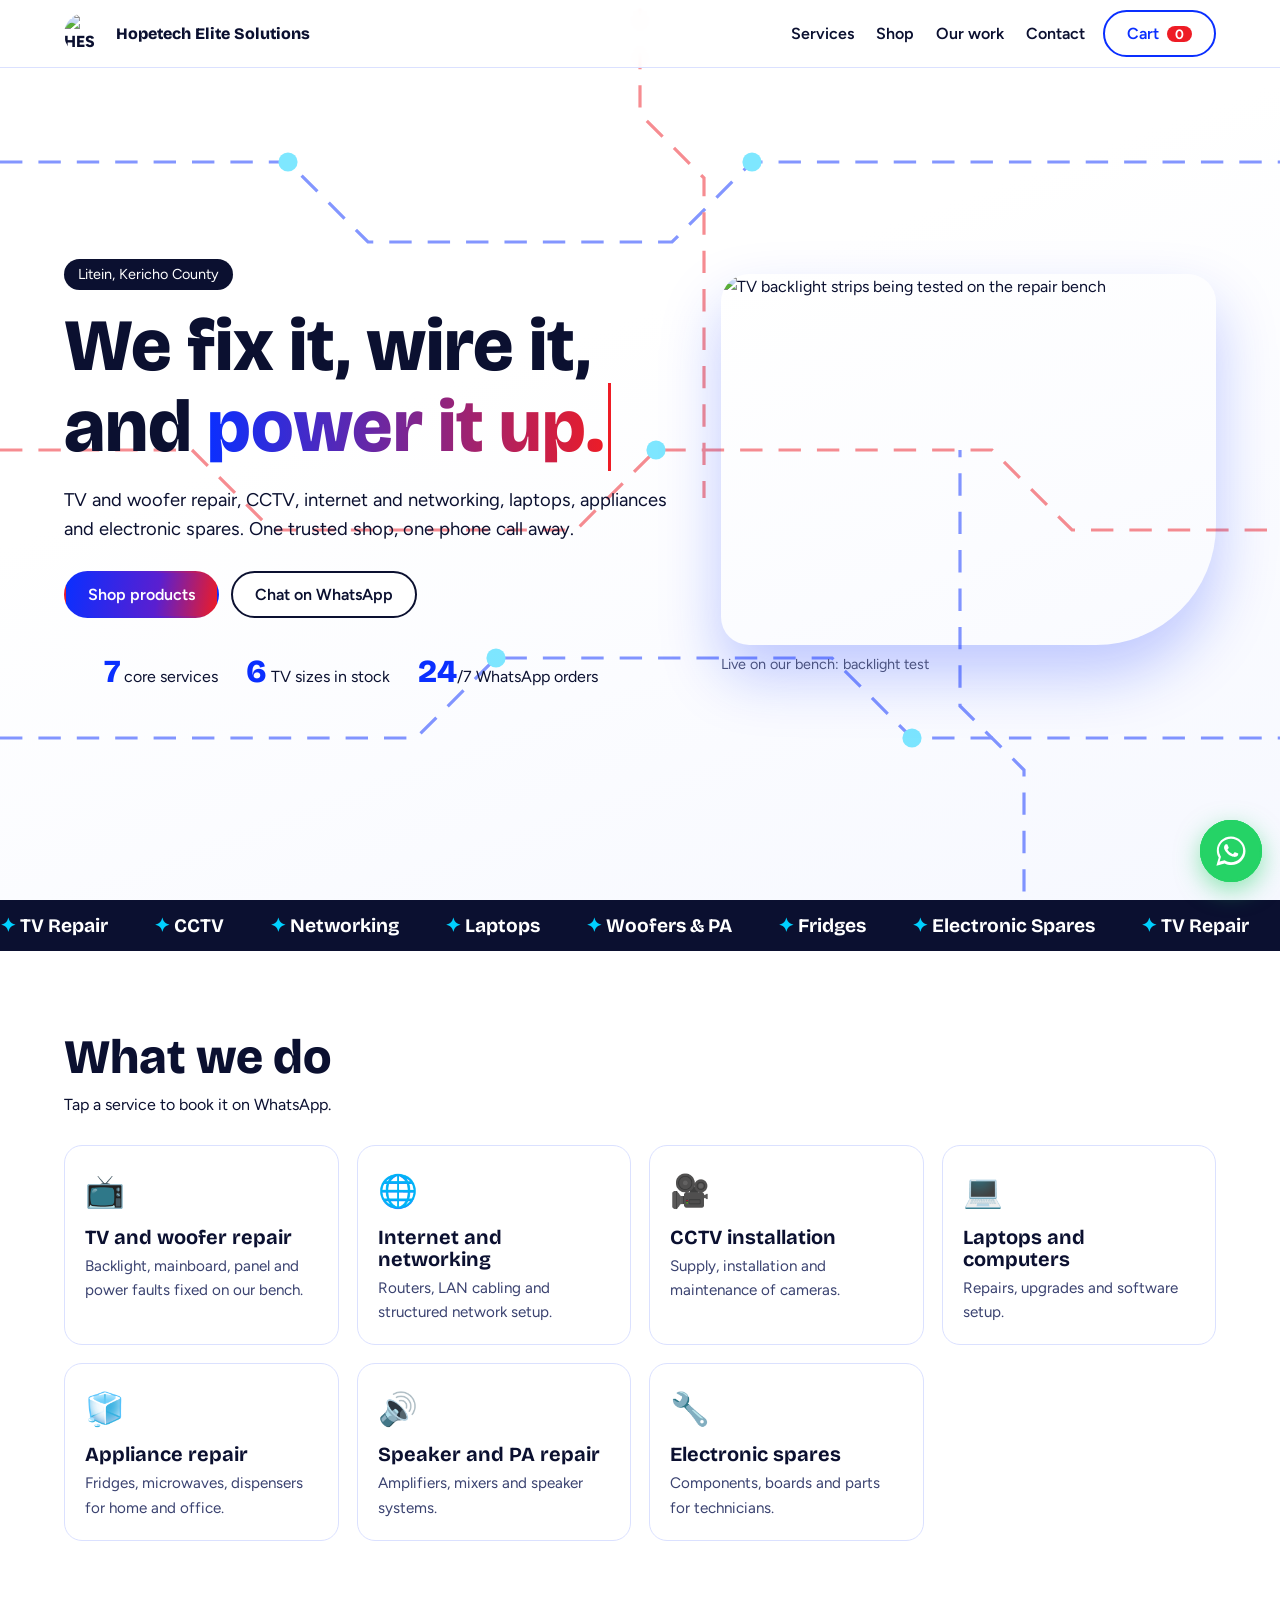
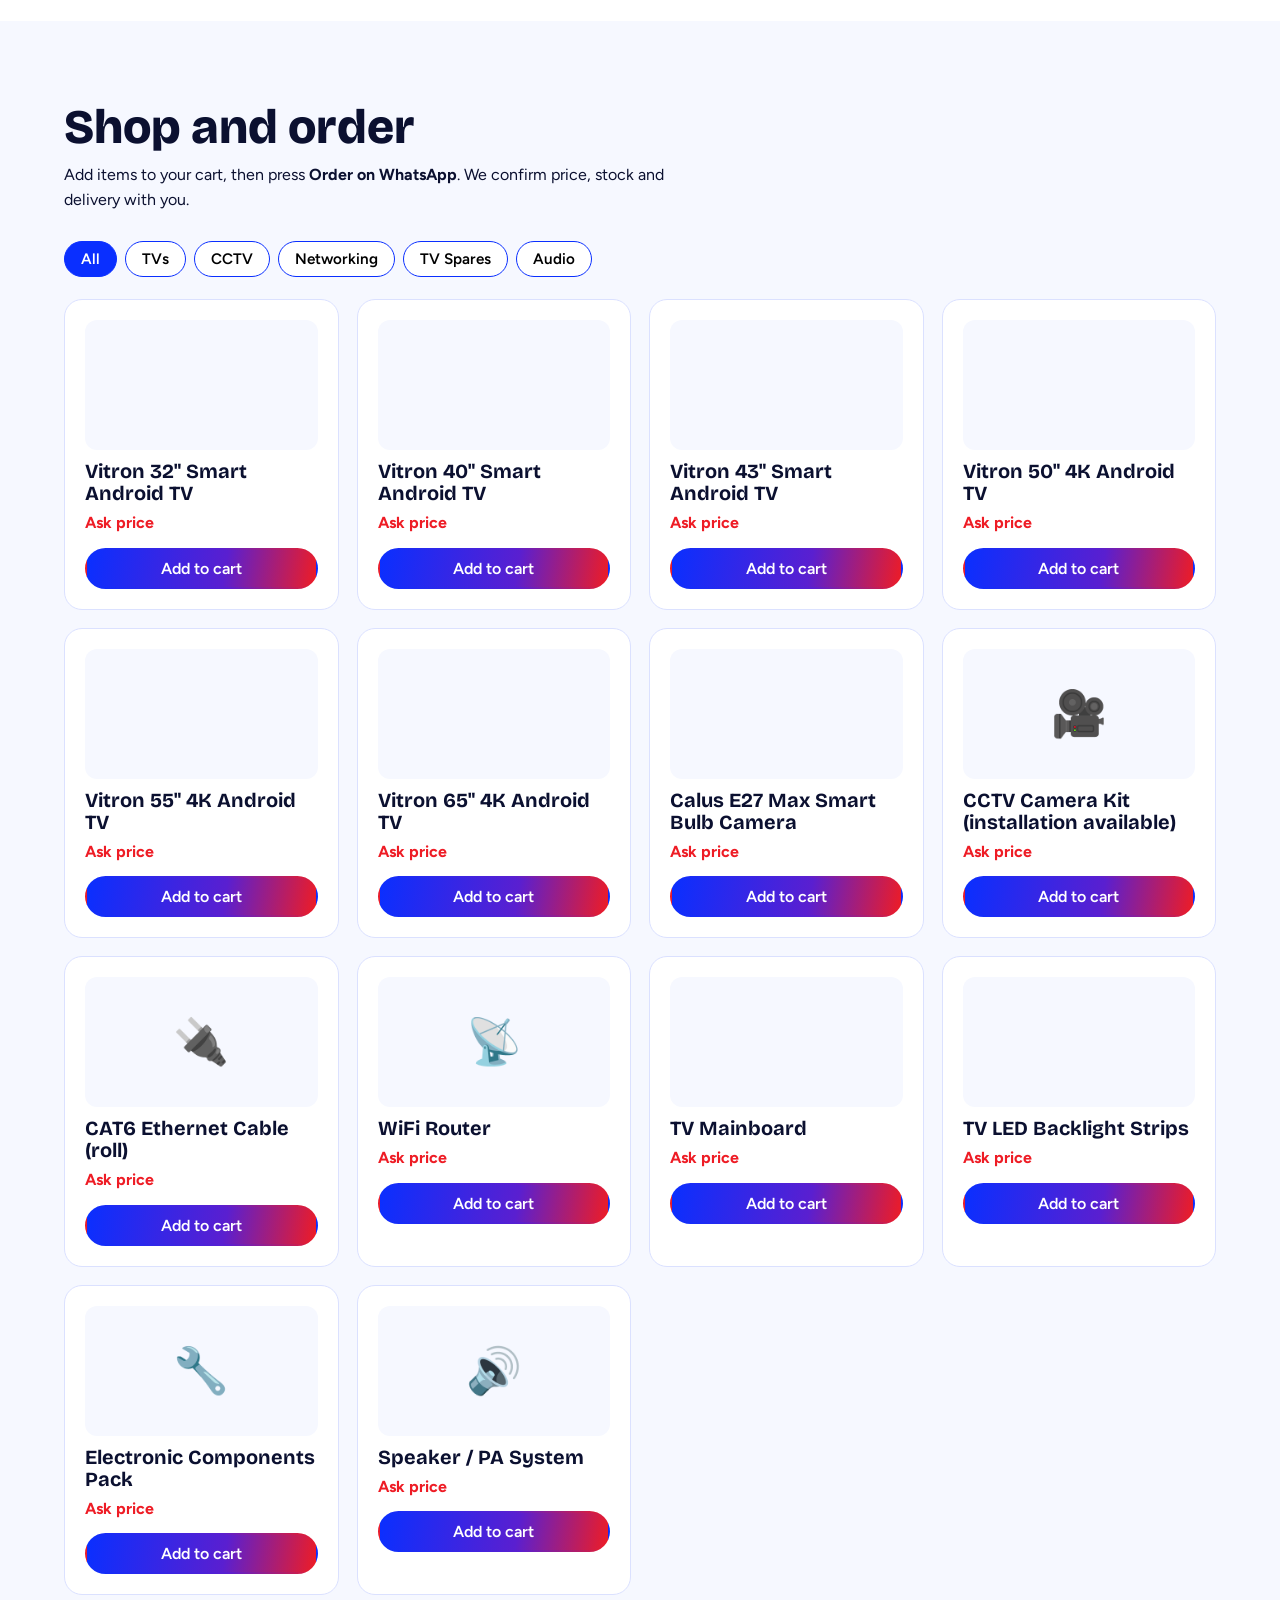
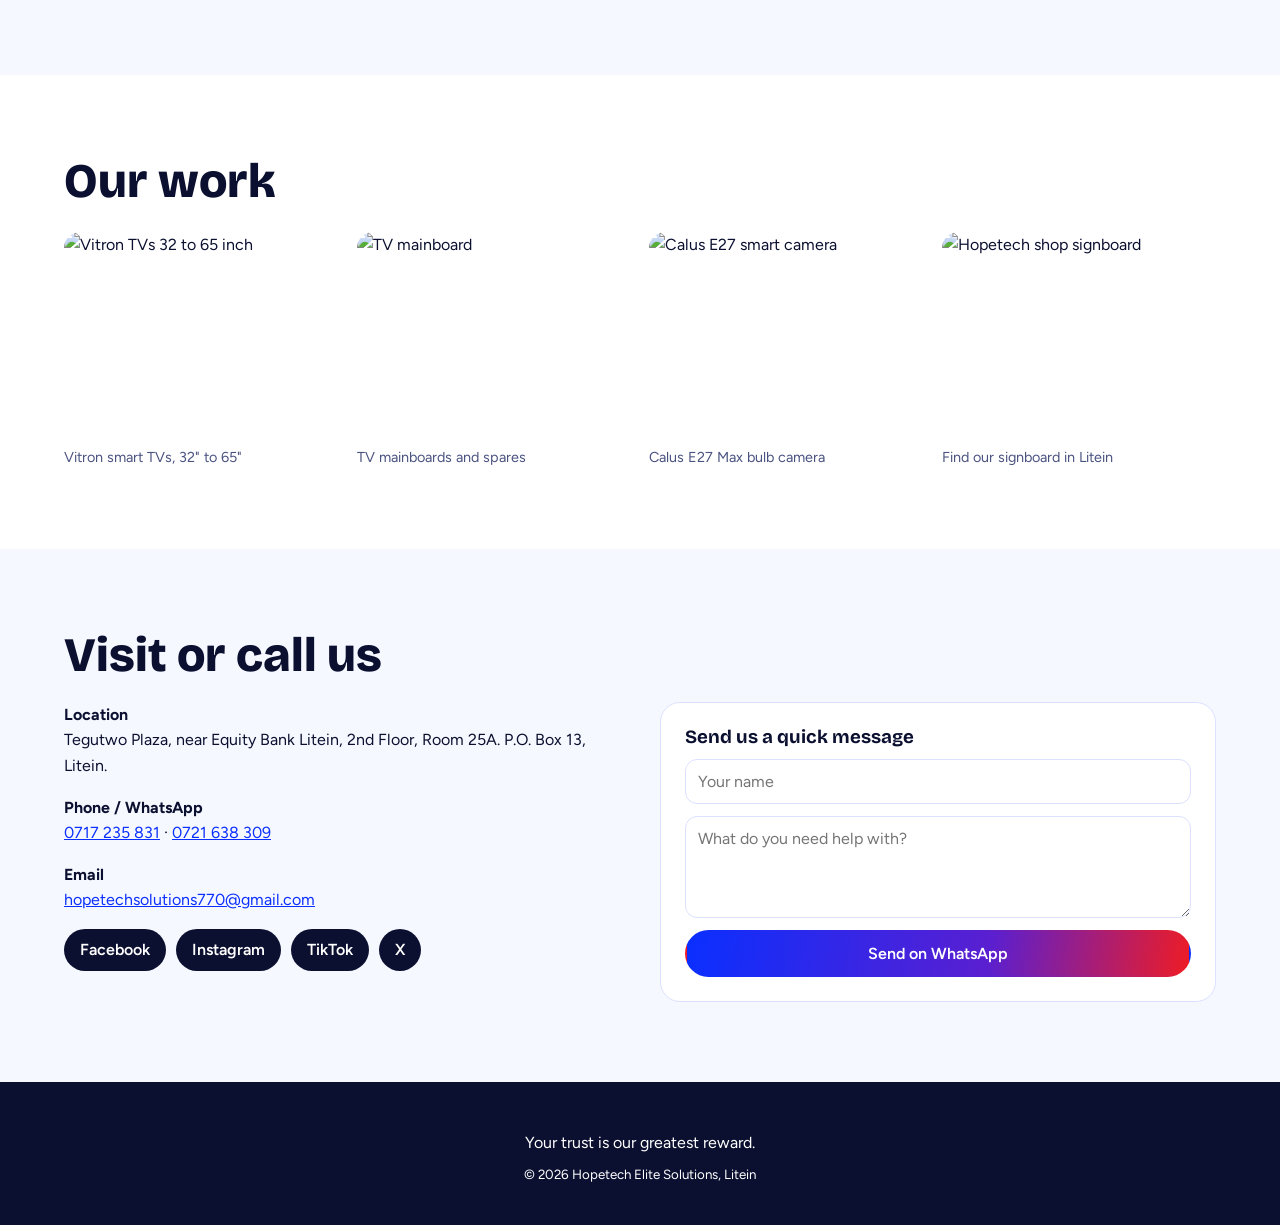
==== index.html @ a944b64c "Add files via upload" ====
<!DOCTYPE html>
<html lang="en">
<head>
<meta charset="UTF-8">
<meta name="viewport" content="width=device-width, initial-scale=1">
<title>Hopetech Elite Solutions | TV Repair, CCTV, Networking & Electronics in Litein</title>
<meta name="description" content="Hopetech Elite Solutions, Litein, Kenya. TV repair, CCTV installation, internet and networking, electronics, laptops, appliance and speaker repair. Order on WhatsApp.">
<link rel="icon" href="img/favicon.png">
<link rel="preconnect" href="https://fonts.googleapis.com"><link rel="preconnect" href="https://fonts.gstatic.com" crossorigin>
<link href="https://fonts.googleapis.com/css2?family=Bricolage+Grotesque:wght@500;700;800&family=Figtree:wght@400;500;600&display=swap" rel="stylesheet">
<link rel="stylesheet" href="style.css">
</head>
<body>
<div id="loader" aria-hidden="true"><div class="ring"><img src="img/logo.jpg" alt=""></div><p>Loading Hopetech…</p></div>

<header class="nav" id="top">
  <a href="#home" class="brand"><img src="img/logo.jpg" alt="HES logo"><span>Hopetech Elite Solutions</span></a>
  <nav id="menu">
    <a href="#services">Services</a><a href="#shop">Shop</a><a href="#work">Our work</a><a href="#contact">Contact</a>
  </nav>
  <button class="btn cartbtn" id="openCart" data-load>Cart <b id="cartCount">0</b></button>
  <button class="burger" id="burger" aria-label="Menu"><i></i><i></i></button>
</header>

<main>
<section class="hero" id="home">
  <svg class="traces" viewBox="0 0 800 600" preserveAspectRatio="xMidYMid slice" aria-hidden="true">
    <path d="M0 120 H180 L230 170 H420 L470 120 H800"/><path d="M0 300 H120 L170 350 H360 L410 300 H620 L670 350 H800"/>
    <path d="M0 480 H260 L310 430 H520 L570 480 H800"/><path d="M400 0 V90 L440 130 V330"/><path d="M640 600 V500 L600 460 V300"/>
    <circle cx="180" cy="120" r="6"/><circle cx="470" cy="120" r="6"/><circle cx="410" cy="300" r="6"/><circle cx="310" cy="430" r="6"/><circle cx="570" cy="480" r="6"/>
  </svg>
  <div class="hero-in">
    <p class="tag">Litein, Kericho County</p>
    <h1>We fix it, wire it, and <span id="typed">power it up.</span></h1>
    <p class="lead">TV and woofer repair, CCTV, internet and networking, laptops, appliances and electronic spares. One trusted shop, one phone call away.</p>
    <div class="cta">
      <a class="btn primary" href="#shop" data-load>Shop products</a>
      <a class="btn ghost" href="https://wa.me/254717235831?text=Hello%20Hopetech%2C%20I%20need%20help%20with%20" target="_blank" rel="noopener" data-load>Chat on WhatsApp</a>
    </div>
    <ul class="stats"><li><b data-n="7">0</b> core services</li><li><b data-n="6">0</b> TV sizes in stock</li><li><b data-n="24">0</b>/7 WhatsApp orders</li></ul>
  </div>
  <figure class="hero-fig tilt"><img src="img/repair.jpg" alt="TV backlight strips being tested on the repair bench"><figcaption>Live on our bench: backlight test</figcaption></figure>
</section>

<div class="marquee"><div><span>TV Repair</span><span>CCTV</span><span>Networking</span><span>Laptops</span><span>Woofers & PA</span><span>Fridges</span><span>Electronic Spares</span><span>TV Repair</span><span>CCTV</span><span>Networking</span><span>Laptops</span><span>Woofers & PA</span><span>Fridges</span><span>Electronic Spares</span></div></div>

<section class="sec" id="services">
  <h2>What we do</h2>
  <p class="sub">Tap a service to book it on WhatsApp.</p>
  <div class="grid svc" id="svcGrid"></div>
</section>

<section class="sec alt" id="shop">
  <h2>Shop and order</h2>
  <p class="sub">Add items to your cart, then press <b>Order on WhatsApp</b>. We confirm price, stock and delivery with you.</p>
  <div class="filters" id="filters"></div>
  <div class="grid prod" id="prodGrid"></div>
</section>

<section class="sec" id="work">
  <h2>Our work</h2>
  <div class="gallery">
    <figure class="tilt"><img src="img/tvs.jpg" alt="Vitron TVs 32 to 65 inch" loading="lazy"><figcaption>Vitron smart TVs, 32" to 65"</figcaption></figure>
    <figure class="tilt"><img src="img/board.jpg" alt="TV mainboard" loading="lazy"><figcaption>TV mainboards and spares</figcaption></figure>
    <figure class="tilt"><img src="img/camera.jpg" alt="Calus E27 smart camera" loading="lazy"><figcaption>Calus E27 Max bulb camera</figcaption></figure>
    <figure class="tilt"><img src="img/shop.jpg" alt="Hopetech shop signboard" loading="lazy"><figcaption>Find our signboard in Litein</figcaption></figure>
  </div>
</section>

<section class="sec alt" id="contact">
  <h2>Visit or call us</h2>
  <div class="contact">
    <div>
      <p><b>Location</b><br>Tegutwo Plaza, near Equity Bank Litein, 2nd Floor, Room 25A. P.O. Box 13, Litein.</p>
      <p><b>Phone / WhatsApp</b><br><a href="tel:+254717235831">0717 235 831</a> · <a href="tel:+254721638309">0721 638 309</a></p>
      <p><b>Email</b><br><a href="mailto:hopetechsolutions770@gmail.com">hopetechsolutions770@gmail.com</a></p>
      <div class="social" id="social"></div>
    </div>
    <div class="quick">
      <h3>Send us a quick message</h3>
      <input id="qName" placeholder="Your name"><textarea id="qMsg" rows="4" placeholder="What do you need help with?"></textarea>
      <button class="btn primary" id="qSend" data-load>Send on WhatsApp</button>
    </div>
  </div>
</section>
</main>

<footer><img src="img/logo.jpg" alt=""><p>Your trust is our greatest reward.</p><small>© <span id="yr"></span> Hopetech Elite Solutions, Litein</small></footer>

<aside class="drawer" id="drawer" aria-label="Cart">
  <div class="dh"><h3>Your cart</h3><button id="closeCart" aria-label="Close">✕</button></div>
  <div id="items" class="items"></div>
  <div class="df"><input id="cName" placeholder="Your name (optional)"><div class="tot">Total: <b id="total">Ask for price</b></div>
  <button class="btn wa" id="order" data-load>Order on WhatsApp</button><button class="link" id="clear">Clear cart</button></div>
</aside>
<div class="scrim" id="scrim"></div>
<div id="toast"></div>

<a class="wa-float" href="https://wa.me/254717235831?text=Hello%20Hopetech%2C%20I%20would%20like%20to%20inquire" target="_blank" rel="noopener" aria-label="Chat on WhatsApp">
  <svg viewBox="0 0 32 32"><path fill="#fff" d="M16 3C9 3 3.4 8.6 3.4 15.5c0 2.3.6 4.4 1.7 6.3L3 29l7.4-2c1.8 1 3.800 1.500 5.900 1.500 6.900 0 12.600-5.600 12.600-12.500S23 3 16 3zm0 22.900c-1.900 0-3.700-.5-5.300-1.500l-.4-.2-4.400 1.200 1.200-4.300-.3-.4a10 10 0 0 1-1.600-5.500C5.200 9.700 10 5.100 16 5.100s10.800 4.600 10.800 10.400S22 25.900 16 25.900zm5.900-7.700c-.3-.2-1.900-.9-2.200-1s-.5-.2-.7.200-.8 1-1 1.200-.4.200-.7.100a8.700 8.700 0 0 1-4.300-3.700c-.3-.6.300-.5.900-1.700.1-.2 0-.4 0-.5l-1-2.300c-.3-.6-.5-.5-.7-.5h-.6c-.2 0-.5.100-.8.400s-1 1-1 2.500 1.100 2.900 1.200 3.100c.2.200 2.100 3.300 5.200 4.500 2 .8 2.800.9 3.800.7.600-.1 1.900-.8 2.200-1.500s.3-1.400.2-1.500-.3-.2-.6-.4z"/></svg>
</a>
<script src="app.js"></script>
</body>
</html>
---- style.css ----
:root{--blue:#0a2fff;--cyan:#00d0ff;--red:#ee1c25;--ink:#0b1030;--paper:#f6f8ff;--line:#dbe1ff;--wa:#25d366}
*{box-sizing:border-box;margin:0}html{scroll-behavior:smooth;scroll-padding-top:70px}
body{font-family:Figtree,system-ui,sans-serif;color:var(--ink);background:#fff;line-height:1.6;overflow-x:hidden}
h1,h2,h3,.brand span{font-family:'Bricolage Grotesque',Figtree,sans-serif;line-height:1.1}
img{max-width:100%;display:block}a{color:var(--blue)}
:focus-visible{outline:3px solid var(--cyan);outline-offset:2px}
/* loader */
#loader{position:fixed;inset:0;z-index:999;background:#fff;display:grid;place-content:center;justify-items:center;gap:14px;transition:opacity .5s,visibility .5s}
#loader.hide{opacity:0;visibility:hidden}
.ring{width:130px;height:130px;border-radius:50%;padding:8px;background:conic-gradient(var(--blue),var(--cyan),var(--red),var(--blue));animation:spin 1.1s linear infinite}
.ring img{width:100%;height:100%;border-radius:50%;object-fit:cover;background:#fff;animation:spin 1.1s linear infinite reverse}
#loader p{font-weight:600;color:var(--blue);letter-spacing:.04em}
@keyframes spin{to{transform:rotate(360deg)}}
/* nav */
.nav{position:fixed;top:0;left:0;right:0;z-index:50;display:flex;align-items:center;gap:18px;padding:10px 5vw;background:rgba(255,255,255,.88);backdrop-filter:blur(10px);border-bottom:1px solid var(--line)}
.brand{display:flex;align-items:center;gap:10px;text-decoration:none;color:var(--ink);font-weight:800;margin-right:auto}
.brand img{width:42px;height:42px;border-radius:50%;object-fit:cover}
nav{display:flex;gap:22px}nav a{text-decoration:none;color:var(--ink);font-weight:600}nav a:hover{color:var(--red)}
.burger{display:none;background:none;border:0;width:36px;height:36px;cursor:pointer}.burger i{display:block;height:3px;background:var(--ink);margin:6px 4px;border-radius:2px}
/* buttons + button loader */
.btn{position:relative;display:inline-flex;align-items:center;justify-content:center;gap:8px;padding:12px 22px;border-radius:999px;border:2px solid var(--blue);background:#fff;color:var(--blue);font:600 1rem Figtree,sans-serif;text-decoration:none;cursor:pointer;transition:transform .2s,box-shadow .2s,background .2s}
.btn:hover{transform:translateY(-2px);box-shadow:0 8px 22px rgba(10,47,255,.25)}
.btn.primary{background:linear-gradient(100deg,var(--blue),#5a1fd0 60%,var(--red));border-color:transparent;color:#fff}
.btn.ghost{border-color:var(--ink);color:var(--ink)}.btn.wa{background:var(--wa);border-color:var(--wa);color:#073b1a;width:100%}
.btn b{background:var(--red);color:#fff;border-radius:99px;padding:0 8px;font-size:.85rem}
.btn.is-loading{pointer-events:none;color:transparent!important}.btn.is-loading b{color:transparent}
.btn.is-loading::after{content:"";position:absolute;width:30px;height:30px;border-radius:50%;background:url(img/logo.jpg) center/cover,#fff;box-shadow:0 0 0 3px var(--cyan),0 0 0 5px var(--red);animation:spin .8s linear infinite}
/* hero */
.hero{position:relative;min-height:100svh;display:grid;grid-template-columns:1.1fr .9fr;align-items:center;gap:4vw;padding:110px 5vw 60px;background:linear-gradient(160deg,#fff 40%,var(--paper));overflow:hidden}
.traces{position:absolute;inset:0;width:100%;height:100%;opacity:.5}
.traces path{fill:none;stroke:var(--blue);stroke-width:2;stroke-dasharray:14 10;animation:flow 6s linear infinite}
.traces path:nth-of-type(even){stroke:var(--red);animation-duration:9s}
.traces circle{fill:var(--cyan);animation:blip 2s ease-in-out infinite}
@keyframes flow{to{stroke-dashoffset:-240}}@keyframes blip{50%{r:11;opacity:.4}}
.hero-in,.hero-fig{position:relative}
.tag{display:inline-block;background:var(--ink);color:#fff;padding:4px 14px;border-radius:99px;font-size:.9rem;margin-bottom:16px}
h1{font-size:clamp(2.3rem,6vw,4.6rem);font-weight:800}
#typed{background:linear-gradient(90deg,var(--blue),var(--red));-webkit-background-clip:text;background-clip:text;color:transparent;border-right:3px solid var(--red);padding-right:4px;animation:caret .8s steps(1) infinite}
@keyframes caret{50%{border-color:transparent}}
.lead{max-width:52ch;margin:18px 0 26px;font-size:1.15rem}
.cta{display:flex;flex-wrap:wrap;gap:12px}
.stats{list-style:none;display:flex;gap:28px;margin-top:34px;flex-wrap:wrap}.stats b{font:800 2rem 'Bricolage Grotesque';color:var(--blue)}
.hero-fig img{border-radius:28px 28px 120px 28px;box-shadow:0 30px 60px rgba(10,47,255,.25);aspect-ratio:4/3;object-fit:cover;width:100%}
figcaption{font-size:.9rem;margin-top:8px;color:#4a5280}
.tilt{transition:transform .15s;transform-style:preserve-3d}
.marquee{overflow:hidden;background:var(--ink);color:#fff;padding:14px 0}
.marquee div{display:flex;gap:46px;width:max-content;animation:mq 28s linear infinite}.marquee span{font:700 1.2rem 'Bricolage Grotesque';white-space:nowrap}.marquee span::before{content:"✦ ";color:var(--cyan)}
@keyframes mq{to{transform:translateX(-50%)}}
/* sections */
.sec{padding:80px 5vw}.sec.alt{background:var(--paper)}
.sec h2{font-size:clamp(2rem,4vw,3rem);font-weight:800}.sub{margin:8px 0 28px;max-width:60ch}
.grid{display:grid;gap:18px}.svc{grid-template-columns:repeat(auto-fit,minmax(230px,1fr))}.prod{grid-template-columns:repeat(auto-fill,minmax(230px,1fr))}
.card{background:#fff;border:1px solid var(--line);border-radius:18px;padding:20px;position:relative;overflow:hidden;transition:transform .25s,box-shadow .25s}
.card:hover{transform:translateY(-6px);box-shadow:0 18px 40px rgba(10,47,255,.15)}
.card::before{content:"";position:absolute;left:0;top:0;height:4px;width:0;background:linear-gradient(90deg,var(--cyan),var(--blue),var(--red));transition:width .4s}.card:hover::before{width:100%}
.svc .card{cursor:pointer}.ico{font-size:2rem}.card h3{font-size:1.25rem;margin:8px 0 6px}.card p{font-size:.95rem;color:#3a4270}
.thumb{height:130px;border-radius:12px;background:var(--paper) center/cover;display:grid;place-content:center;font-size:2.8rem;margin-bottom:10px}
.price{font-weight:700;color:var(--red);margin:6px 0 12px}.card .btn{width:100%;padding:9px}
.filters{display:flex;gap:8px;flex-wrap:wrap;margin-bottom:22px}.filters button{padding:8px 16px;border-radius:99px;border:1px solid var(--blue);background:#fff;font:600 .95rem Figtree;cursor:pointer}.filters button.on{background:var(--blue);color:#fff}
.gallery{display:grid;grid-template-columns:repeat(auto-fit,minmax(250px,1fr));gap:18px;margin-top:24px}.gallery img{border-radius:16px;aspect-ratio:4/3;object-fit:cover;width:100%}
.contact{display:grid;grid-template-columns:1fr 1fr;gap:40px;margin-top:20px}.contact p{margin-bottom:16px}
.quick{background:#fff;padding:24px;border-radius:20px;border:1px solid var(--line);display:grid;gap:12px}
input,textarea{width:100%;padding:12px;border:1.5px solid var(--line);border-radius:12px;font:1rem Figtree}input:focus,textarea:focus{border-color:var(--blue);outline:0}
.social{display:flex;gap:10px;flex-wrap:wrap}.social a{padding:8px 16px;border-radius:99px;background:var(--ink);color:#fff;text-decoration:none;font-weight:600;transition:background .2s}.social a:hover{background:var(--red)}
footer{background:var(--ink);color:#fff;text-align:center;padding:40px 5vw;display:grid;justify-items:center;gap:8px}footer img{width:64px;border-radius:50%}
/* drawer */
.scrim{position:fixed;inset:0;background:rgba(11,16,48,.5);opacity:0;visibility:hidden;transition:.3s;z-index:90}.scrim.on{opacity:1;visibility:visible}
.drawer{position:fixed;top:0;right:0;height:100%;width:min(420px,100%);background:#fff;z-index:100;display:flex;flex-direction:column;transform:translateX(100%);transition:transform .35s}.drawer.on{transform:none}
.dh{display:flex;justify-content:space-between;align-items:center;padding:18px;border-bottom:1px solid var(--line)}.dh button{background:none;border:0;font-size:1.4rem;cursor:pointer}
.items{flex:1;overflow:auto;padding:12px 18px}.empty{text-align:center;color:#6b7299;margin-top:40px}
.row{display:flex;justify-content:space-between;align-items:center;gap:8px;padding:12px 0;border-bottom:1px dashed var(--line)}
.qty{display:flex;align-items:center;gap:8px}.qty button{width:28px;height:28px;border-radius:50%;border:1px solid var(--blue);background:#fff;cursor:pointer;font-weight:700}
.df{padding:18px;border-top:1px solid var(--line);display:grid;gap:10px}.tot{font-weight:600}.link{background:none;border:0;color:var(--red);cursor:pointer;font:600 .95rem Figtree}
#toast{position:fixed;bottom:100px;left:50%;transform:translate(-50%,30px);background:var(--ink);color:#fff;padding:10px 20px;border-radius:99px;opacity:0;transition:.3s;z-index:120;pointer-events:none}#toast.on{opacity:1;transform:translate(-50%,0)}
/* whatsapp float */
.wa-float{position:fixed;right:18px;bottom:18px;width:62px;height:62px;border-radius:50%;background:var(--wa);display:grid;place-items:center;z-index:80;animation:bob 3s ease-in-out infinite;box-shadow:0 8px 24px rgba(37,211,102,.5)}
.wa-float svg{width:36px}.wa-float::before,.wa-float::after{content:"";position:absolute;inset:0;border-radius:50%;border:2px solid var(--wa);animation:ping 2s infinite}.wa-float::after{animation-delay:1s}
@keyframes ping{to{transform:scale(1.9);opacity:0}}@keyframes bob{50%{transform:translateY(-8px) rotate(-6deg)}}
.rv{opacity:0;transform:translateY(24px);transition:opacity .7s,transform .7s}.rv.in{opacity:1;transform:none}
@media(max-width:820px){.hero,.contact{grid-template-columns:1fr}.hero{padding-top:100px}nav{position:fixed;top:62px;left:0;right:0;flex-direction:column;background:#fff;padding:16px 5vw;gap:14px;border-bottom:1px solid var(--line);transform:translateY(-130%);transition:transform .3s;z-index:-1}nav.on{transform:none}.burger{display:block}.brand span{font-size:.95rem}}
@media(prefers-reduced-motion:reduce){*{animation-duration:.01s!important;animation-iteration-count:1!important;transition-duration:.01s!important}.rv{opacity:1;transform:none}}
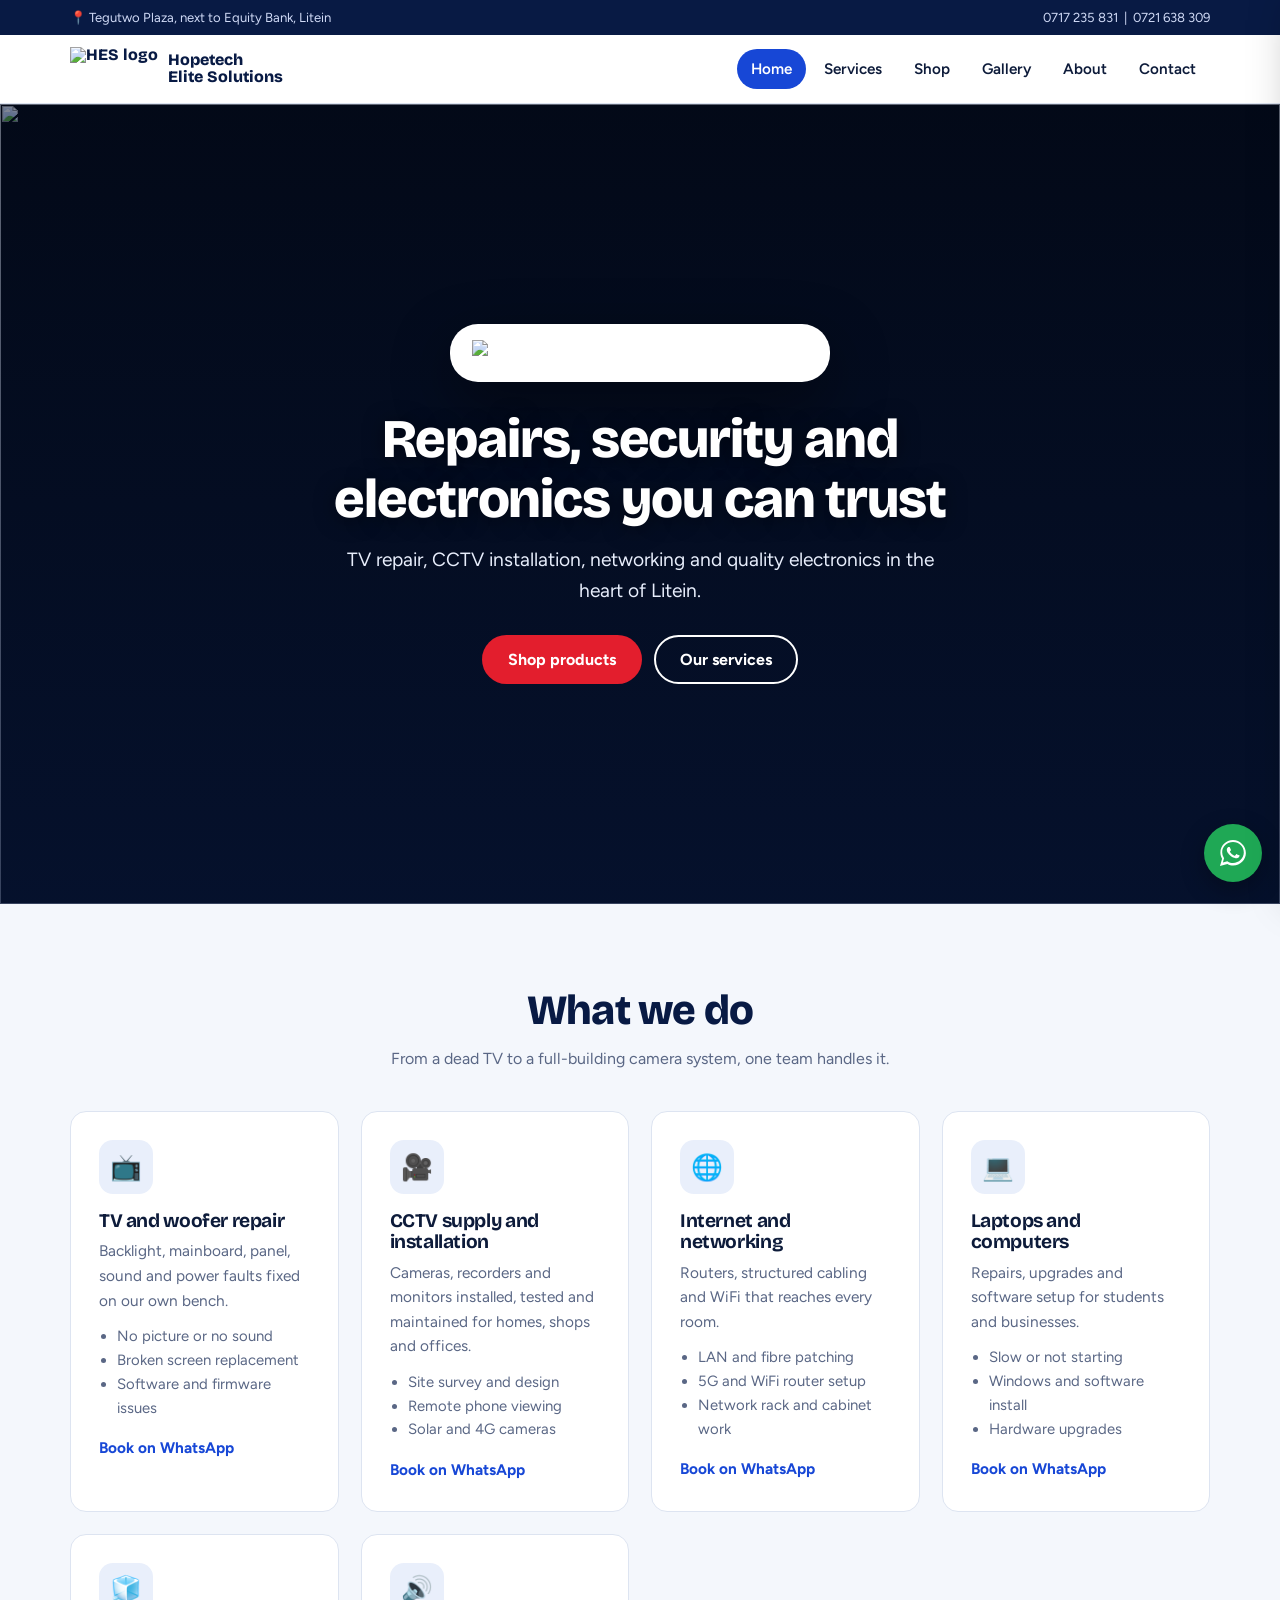
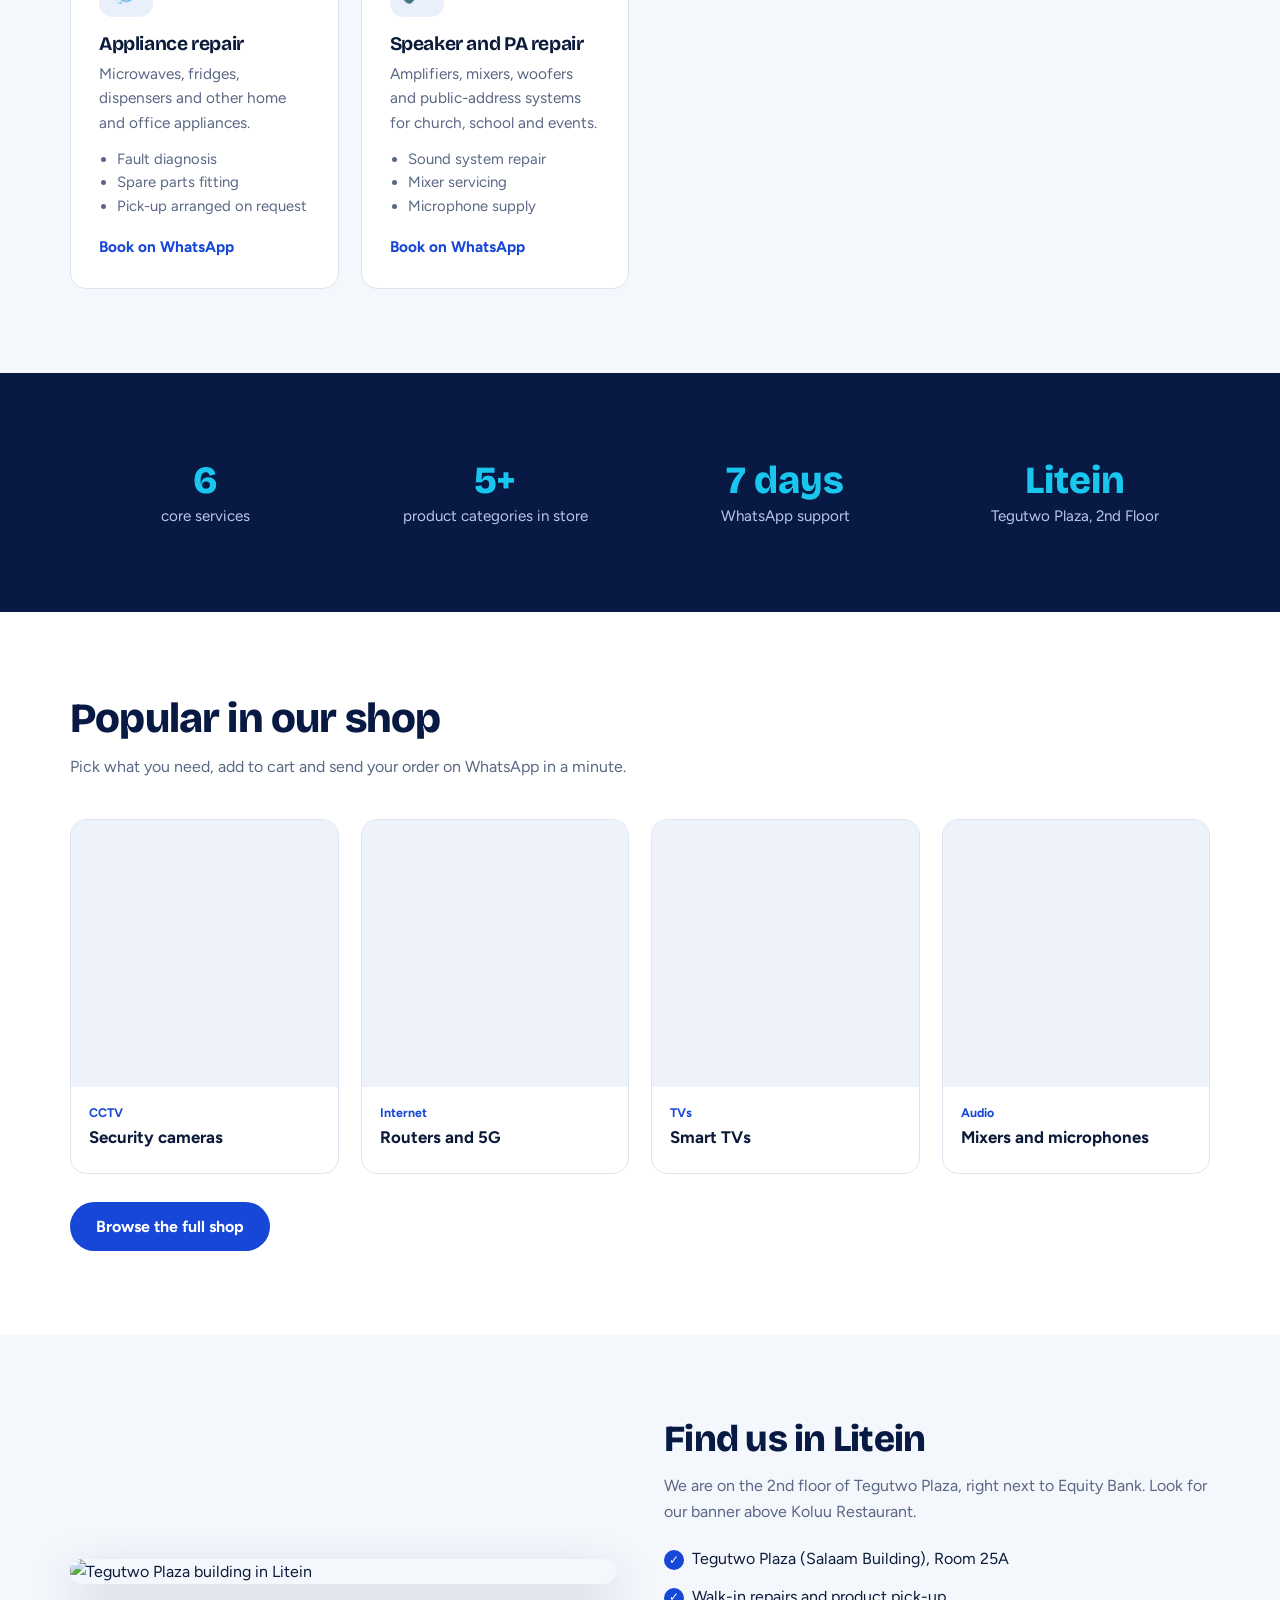
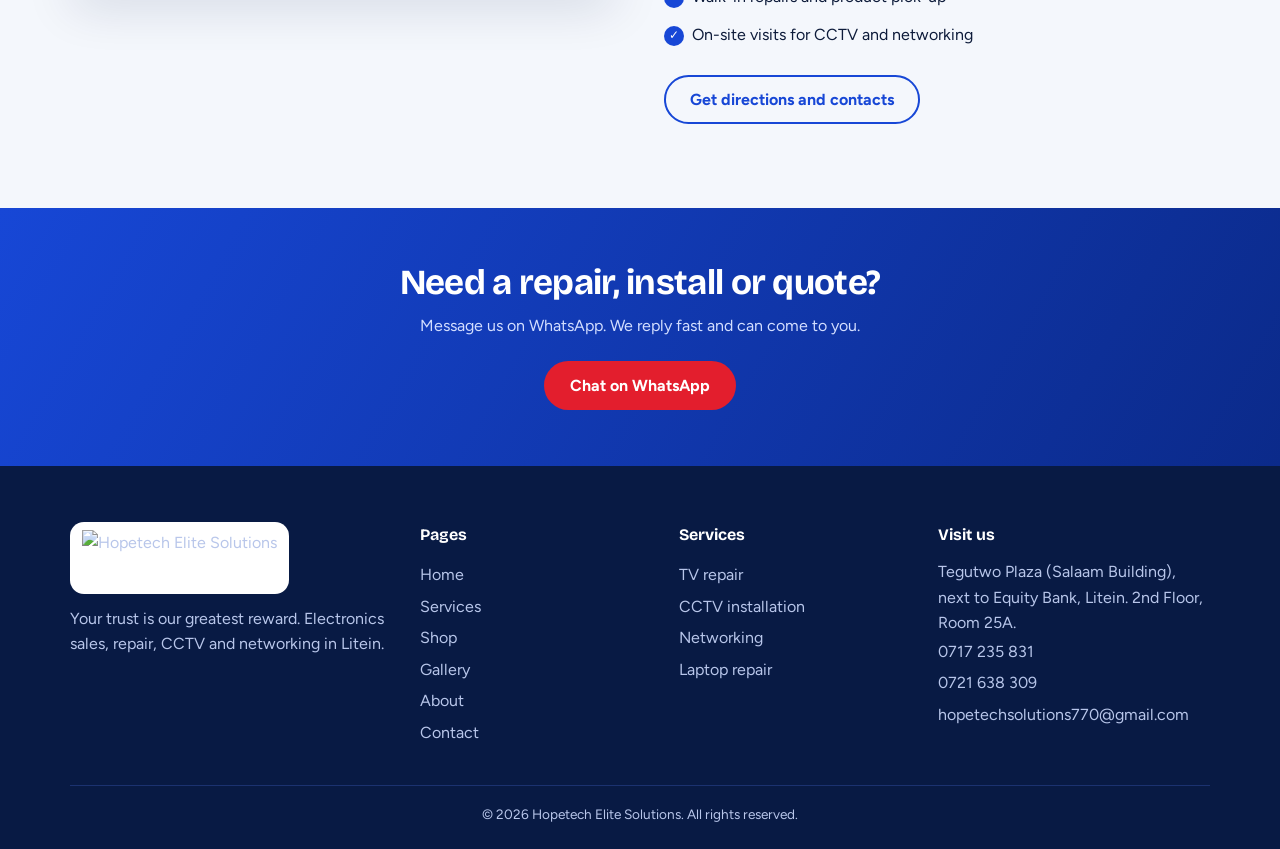
==== commit 3a8e1cd1: "Add files via upload" ====
--- a/index.html
+++ b/index.html
@@ -1,104 +1,29 @@
-<!DOCTYPE html>
-<html lang="en">
-<head>
-<meta charset="UTF-8">
-<meta name="viewport" content="width=device-width, initial-scale=1">
-<title>Hopetech Elite Solutions | TV Repair, CCTV, Networking & Electronics in Litein</title>
-<meta name="description" content="Hopetech Elite Solutions, Litein, Kenya. TV repair, CCTV installation, internet and networking, electronics, laptops, appliance and speaker repair. Order on WhatsApp.">
-<link rel="icon" href="img/favicon.png">
-<link rel="preconnect" href="https://fonts.googleapis.com"><link rel="preconnect" href="https://fonts.gstatic.com" crossorigin>
-<link href="https://fonts.googleapis.com/css2?family=Bricolage+Grotesque:wght@500;700;800&family=Figtree:wght@400;500;600&display=swap" rel="stylesheet">
-<link rel="stylesheet" href="style.css">
-</head>
-<body>
-<div id="loader" aria-hidden="true"><div class="ring"><img src="img/logo.jpg" alt=""></div><p>Loading Hopetech…</p></div>
+<!DOCTYPE html><html lang="en"><head><meta charset="UTF-8"><meta name="viewport" content="width=device-width,initial-scale=1">
+<title>TV Repair, CCTV, Networking and Electronics | Hopetech Elite Solutions, Litein</title><meta name="description" content="Hopetech Elite Solutions in Litein: TV repair, CCTV installation, networking, laptops and electronics. Order on WhatsApp.">
+<link rel="icon" href="img/favicon.png"><link rel="preconnect" href="https://fonts.googleapis.com"><link rel="preconnect" href="https://fonts.gstatic.com" crossorigin>
+<link href="https://fonts.googleapis.com/css2?family=Bricolage+Grotesque:wght@600;800&family=Figtree:wght@400;600;700&display=swap" rel="stylesheet"><link rel="stylesheet" href="style.css"></head>
+<body data-page="home">
 
-<header class="nav" id="top">
-  <a href="#home" class="brand"><img src="img/logo.jpg" alt="HES logo"><span>Hopetech Elite Solutions</span></a>
-  <nav id="menu">
-    <a href="#services">Services</a><a href="#shop">Shop</a><a href="#work">Our work</a><a href="#contact">Contact</a>
-  </nav>
-  <button class="btn cartbtn" id="openCart" data-load>Cart <b id="cartCount">0</b></button>
-  <button class="burger" id="burger" aria-label="Menu"><i></i><i></i></button>
-</header>
+<section class="hero"><img class="poster" src="img/plaza-front.jpg" alt="">
+<video autoplay muted loop playsinline preload="auto" poster="img/plaza-front.jpg"><source src="video/hero.mp4" type="video/mp4"></video>
+<div class="hero-in"><div class="logo-badge"><img src="img/logo.png" alt="Hopetech Elite Solutions logo"></div>
+<h1>Repairs, security and electronics you can trust</h1>
+<p>TV repair, CCTV installation, networking and quality electronics in the heart of Litein.</p>
+<div class="cta"><a class="btn red" href="shop.html">Shop products</a><a class="btn ghost" href="services.html">Our services</a></div></div></section>
 
-<main>
-<section class="hero" id="home">
-  <svg class="traces" viewBox="0 0 800 600" preserveAspectRatio="xMidYMid slice" aria-hidden="true">
-    <path d="M0 120 H180 L230 170 H420 L470 120 H800"/><path d="M0 300 H120 L170 350 H360 L410 300 H620 L670 350 H800"/>
-    <path d="M0 480 H260 L310 430 H520 L570 480 H800"/><path d="M400 0 V90 L440 130 V330"/><path d="M640 600 V500 L600 460 V300"/>
-    <circle cx="180" cy="120" r="6"/><circle cx="470" cy="120" r="6"/><circle cx="410" cy="300" r="6"/><circle cx="310" cy="430" r="6"/><circle cx="570" cy="480" r="6"/>
-  </svg>
-  <div class="hero-in">
-    <p class="tag">Litein, Kericho County</p>
-    <h1>We fix it, wire it, and <span id="typed">power it up.</span></h1>
-    <p class="lead">TV and woofer repair, CCTV, internet and networking, laptops, appliances and electronic spares. One trusted shop, one phone call away.</p>
-    <div class="cta">
-      <a class="btn primary" href="#shop" data-load>Shop products</a>
-      <a class="btn ghost" href="https://wa.me/254717235831?text=Hello%20Hopetech%2C%20I%20need%20help%20with%20" target="_blank" rel="noopener" data-load>Chat on WhatsApp</a>
-    </div>
-    <ul class="stats"><li><b data-n="7">0</b> core services</li><li><b data-n="6">0</b> TV sizes in stock</li><li><b data-n="24">0</b>/7 WhatsApp orders</li></ul>
-  </div>
-  <figure class="hero-fig tilt"><img src="img/repair.jpg" alt="TV backlight strips being tested on the repair bench"><figcaption>Live on our bench: backlight test</figcaption></figure>
-</section>
+<section class="sec"><div class="wrap"><div class="sh c"><h2>What we do</h2><p>From a dead TV to a full-building camera system, one team handles it.</p></div>
+<div class="grid g3" id="svcGrid"></div></div></section>
 
-<div class="marquee"><div><span>TV Repair</span><span>CCTV</span><span>Networking</span><span>Laptops</span><span>Woofers & PA</span><span>Fridges</span><span>Electronic Spares</span><span>TV Repair</span><span>CCTV</span><span>Networking</span><span>Laptops</span><span>Woofers & PA</span><span>Fridges</span><span>Electronic Spares</span></div></div>
+<section class="sec dark"><div class="wrap"><div class="band"><div><b>6</b><span>core services</span></div><div><b>5+</b><span>product categories in store</span></div><div><b>7 days</b><span>WhatsApp support</span></div><div><b>Litein</b><span>Tegutwo Plaza, 2nd Floor</span></div></div></div></section>
 
-<section class="sec" id="services">
-  <h2>What we do</h2>
-  <p class="sub">Tap a service to book it on WhatsApp.</p>
-  <div class="grid svc" id="svcGrid"></div>
-</section>
+<section class="sec alt"><div class="wrap"><div class="sh"><h2>Popular in our shop</h2><p>Pick what you need, add to cart and send your order on WhatsApp in a minute.</p></div>
+<div class="grid g4">
+<a class="card prod" href="shop.html?cat=CCTV"><div class="im" style="background-image:url(img/cam-dome-1.jpg)"></div><div class="bd"><div class="cat">CCTV</div><h3>Security cameras</h3></div></a>
+<a class="card prod" href="shop.html?cat=Internet"><div class="im" style="background-image:url(img/tenda-router-hand.jpg)"></div><div class="bd"><div class="cat">Internet</div><h3>Routers and 5G</h3></div></a>
+<a class="card prod" href="shop.html?cat=TVs"><div class="im" style="background-image:url(img/tv-vitron-apps.jpg)"></div><div class="bd"><div class="cat">TVs</div><h3>Smart TVs</h3></div></a>
+<a class="card prod" href="shop.html?cat=Audio"><div class="im" style="background-image:url(img/mixers.jpg)"></div><div class="bd"><div class="cat">Audio</div><h3>Mixers and microphones</h3></div></a></div>
+<p style="margin-top:28px"><a class="btn primary" href="shop.html">Browse the full shop</a></p></div></section>
 
-<section class="sec alt" id="shop">
-  <h2>Shop and order</h2>
-  <p class="sub">Add items to your cart, then press <b>Order on WhatsApp</b>. We confirm price, stock and delivery with you.</p>
-  <div class="filters" id="filters"></div>
-  <div class="grid prod" id="prodGrid"></div>
-</section>
-
-<section class="sec" id="work">
-  <h2>Our work</h2>
-  <div class="gallery">
-    <figure class="tilt"><img src="img/tvs.jpg" alt="Vitron TVs 32 to 65 inch" loading="lazy"><figcaption>Vitron smart TVs, 32" to 65"</figcaption></figure>
-    <figure class="tilt"><img src="img/board.jpg" alt="TV mainboard" loading="lazy"><figcaption>TV mainboards and spares</figcaption></figure>
-    <figure class="tilt"><img src="img/camera.jpg" alt="Calus E27 smart camera" loading="lazy"><figcaption>Calus E27 Max bulb camera</figcaption></figure>
-    <figure class="tilt"><img src="img/shop.jpg" alt="Hopetech shop signboard" loading="lazy"><figcaption>Find our signboard in Litein</figcaption></figure>
-  </div>
-</section>
-
-<section class="sec alt" id="contact">
-  <h2>Visit or call us</h2>
-  <div class="contact">
-    <div>
-      <p><b>Location</b><br>Tegutwo Plaza, near Equity Bank Litein, 2nd Floor, Room 25A. P.O. Box 13, Litein.</p>
-      <p><b>Phone / WhatsApp</b><br><a href="tel:+254717235831">0717 235 831</a> · <a href="tel:+254721638309">0721 638 309</a></p>
-      <p><b>Email</b><br><a href="mailto:hopetechsolutions770@gmail.com">hopetechsolutions770@gmail.com</a></p>
-      <div class="social" id="social"></div>
-    </div>
-    <div class="quick">
-      <h3>Send us a quick message</h3>
-      <input id="qName" placeholder="Your name"><textarea id="qMsg" rows="4" placeholder="What do you need help with?"></textarea>
-      <button class="btn primary" id="qSend" data-load>Send on WhatsApp</button>
-    </div>
-  </div>
-</section>
-</main>
-
-<footer><img src="img/logo.jpg" alt=""><p>Your trust is our greatest reward.</p><small>© <span id="yr"></span> Hopetech Elite Solutions, Litein</small></footer>
-
-<aside class="drawer" id="drawer" aria-label="Cart">
-  <div class="dh"><h3>Your cart</h3><button id="closeCart" aria-label="Close">✕</button></div>
-  <div id="items" class="items"></div>
-  <div class="df"><input id="cName" placeholder="Your name (optional)"><div class="tot">Total: <b id="total">Ask for price</b></div>
-  <button class="btn wa" id="order" data-load>Order on WhatsApp</button><button class="link" id="clear">Clear cart</button></div>
-</aside>
-<div class="scrim" id="scrim"></div>
-<div id="toast"></div>
-
-<a class="wa-float" href="https://wa.me/254717235831?text=Hello%20Hopetech%2C%20I%20would%20like%20to%20inquire" target="_blank" rel="noopener" aria-label="Chat on WhatsApp">
-  <svg viewBox="0 0 32 32"><path fill="#fff" d="M16 3C9 3 3.4 8.6 3.4 15.5c0 2.3.6 4.4 1.7 6.3L3 29l7.4-2c1.8 1 3.800 1.500 5.900 1.500 6.900 0 12.600-5.600 12.600-12.500S23 3 16 3zm0 22.900c-1.900 0-3.700-.5-5.300-1.500l-.4-.2-4.400 1.200 1.200-4.300-.3-.4a10 10 0 0 1-1.600-5.500C5.200 9.700 10 5.100 16 5.100s10.800 4.600 10.800 10.400S22 25.900 16 25.900zm5.900-7.700c-.3-.2-1.900-.9-2.200-1s-.5-.2-.7.200-.8 1-1 1.200-.4.200-.7.100a8.700 8.700 0 0 1-4.300-3.700c-.3-.6.300-.5.900-1.700.1-.2 0-.4 0-.5l-1-2.300c-.3-.6-.5-.5-.7-.5h-.6c-.2 0-.5.100-.8.400s-1 1-1 2.500 1.100 2.900 1.200 3.100c.2.200 2.100 3.300 5.200 4.500 2 .8 2.800.9 3.800.7.600-.1 1.900-.8 2.200-1.500s.3-1.400.2-1.500-.3-.2-.6-.4z"/></svg>
-</a>
-<script src="app.js"></script>
-</body>
-</html>
+<section class="sec"><div class="wrap split"><img src="img/plaza-front.jpg" alt="Tegutwo Plaza building in Litein"><div><h2>Find us in Litein</h2><p>We are on the 2nd floor of Tegutwo Plaza, right next to Equity Bank. Look for our banner above Koluu Restaurant.</p>
+<ul class="ticks"><li>Tegutwo Plaza (Salaam Building), Room 25A</li><li>Walk-in repairs and product pick-up</li><li>On-site visits for CCTV and networking</li></ul><a class="btn line" href="contact.html">Get directions and contacts</a></div></div></section>
+<script src="site.js"></script></body></html>
--- a/style.css
+++ b/style.css
@@ -1,81 +1,90 @@
-:root{--blue:#0a2fff;--cyan:#00d0ff;--red:#ee1c25;--ink:#0b1030;--paper:#f6f8ff;--line:#dbe1ff;--wa:#25d366}
-*{box-sizing:border-box;margin:0}html{scroll-behavior:smooth;scroll-padding-top:70px}
-body{font-family:Figtree,system-ui,sans-serif;color:var(--ink);background:#fff;line-height:1.6;overflow-x:hidden}
-h1,h2,h3,.brand span{font-family:'Bricolage Grotesque',Figtree,sans-serif;line-height:1.1}
-img{max-width:100%;display:block}a{color:var(--blue)}
+:root{--navy:#081a44;--ink:#0d1b3a;--blue:#1747d6;--cyan:#19c6ee;--red:#e31e2d;--bg:#f4f7fc;--card:#fff;--line:#dde4f1;--mut:#5a6785;--r:16px}
+*{box-sizing:border-box;margin:0;padding:0}html{scroll-behavior:smooth}
+body{font-family:Figtree,system-ui,sans-serif;color:var(--ink);background:var(--bg);line-height:1.6;-webkit-font-smoothing:antialiased}
+img{max-width:100%;display:block}a{color:inherit;text-decoration:none}
+h1,h2,h3{font-family:'Bricolage Grotesque',sans-serif;line-height:1.1;letter-spacing:-.02em}
 :focus-visible{outline:3px solid var(--cyan);outline-offset:2px}
-/* loader */
-#loader{position:fixed;inset:0;z-index:999;background:#fff;display:grid;place-content:center;justify-items:center;gap:14px;transition:opacity .5s,visibility .5s}
-#loader.hide{opacity:0;visibility:hidden}
-.ring{width:130px;height:130px;border-radius:50%;padding:8px;background:conic-gradient(var(--blue),var(--cyan),var(--red),var(--blue));animation:spin 1.1s linear infinite}
-.ring img{width:100%;height:100%;border-radius:50%;object-fit:cover;background:#fff;animation:spin 1.1s linear infinite reverse}
-#loader p{font-weight:600;color:var(--blue);letter-spacing:.04em}
-@keyframes spin{to{transform:rotate(360deg)}}
-/* nav */
-.nav{position:fixed;top:0;left:0;right:0;z-index:50;display:flex;align-items:center;gap:18px;padding:10px 5vw;background:rgba(255,255,255,.88);backdrop-filter:blur(10px);border-bottom:1px solid var(--line)}
-.brand{display:flex;align-items:center;gap:10px;text-decoration:none;color:var(--ink);font-weight:800;margin-right:auto}
-.brand img{width:42px;height:42px;border-radius:50%;object-fit:cover}
-nav{display:flex;gap:22px}nav a{text-decoration:none;color:var(--ink);font-weight:600}nav a:hover{color:var(--red)}
-.burger{display:none;background:none;border:0;width:36px;height:36px;cursor:pointer}.burger i{display:block;height:3px;background:var(--ink);margin:6px 4px;border-radius:2px}
-/* buttons + button loader */
-.btn{position:relative;display:inline-flex;align-items:center;justify-content:center;gap:8px;padding:12px 22px;border-radius:999px;border:2px solid var(--blue);background:#fff;color:var(--blue);font:600 1rem Figtree,sans-serif;text-decoration:none;cursor:pointer;transition:transform .2s,box-shadow .2s,background .2s}
-.btn:hover{transform:translateY(-2px);box-shadow:0 8px 22px rgba(10,47,255,.25)}
-.btn.primary{background:linear-gradient(100deg,var(--blue),#5a1fd0 60%,var(--red));border-color:transparent;color:#fff}
-.btn.ghost{border-color:var(--ink);color:var(--ink)}.btn.wa{background:var(--wa);border-color:var(--wa);color:#073b1a;width:100%}
-.btn b{background:var(--red);color:#fff;border-radius:99px;padding:0 8px;font-size:.85rem}
-.btn.is-loading{pointer-events:none;color:transparent!important}.btn.is-loading b{color:transparent}
-.btn.is-loading::after{content:"";position:absolute;width:30px;height:30px;border-radius:50%;background:url(img/logo.jpg) center/cover,#fff;box-shadow:0 0 0 3px var(--cyan),0 0 0 5px var(--red);animation:spin .8s linear infinite}
+.wrap{max-width:1180px;margin:0 auto;padding:0 20px}
+/* header */
+.top{background:var(--navy);color:#cfd9f5;font-size:.82rem}.top .wrap{display:flex;justify-content:space-between;gap:12px;padding:7px 20px;flex-wrap:wrap}.top a:hover{color:#fff}
+.nav{position:sticky;top:0;z-index:50;background:rgba(255,255,255,.96);backdrop-filter:blur(8px);border-bottom:1px solid var(--line)}
+.nav .wrap{display:flex;align-items:center;gap:18px;height:68px}
+.brand{display:flex;align-items:center;gap:10px;font-family:'Bricolage Grotesque';font-weight:800;color:var(--navy);line-height:1.05}.brand img{height:44px;width:auto}.brand span{font-size:1rem}
+.menu{display:flex;gap:4px;margin-left:auto}.menu a{padding:8px 14px;border-radius:99px;font-weight:600;font-size:.95rem;color:var(--ink)}.menu a:hover{background:#e9effb}.menu a.on{background:var(--blue);color:#fff}
+.cartbtn{display:none;align-items:center;gap:8px;border:0;background:var(--red);color:#fff;font:700 .95rem Figtree;padding:10px 16px;border-radius:99px;cursor:pointer}.cartbtn.show{display:inline-flex;animation:pop .4s}.cartbtn b{background:#fff;color:var(--red);border-radius:99px;min-width:22px;padding:0 6px;text-align:center}
+@keyframes pop{from{transform:scale(.6);opacity:0}to{transform:none;opacity:1}}
+.burger{display:none;margin-left:auto;background:none;border:1px solid var(--line);border-radius:10px;width:44px;height:44px;font-size:1.3rem;cursor:pointer}
+/* buttons */
+.btn{display:inline-flex;align-items:center;justify-content:center;gap:8px;padding:13px 24px;border-radius:99px;border:2px solid transparent;font:700 1rem Figtree;cursor:pointer;transition:.2s}
+.btn.primary{background:var(--blue);color:#fff}.btn.primary:hover{background:#0f36a8}
+.btn.red{background:var(--red);color:#fff}.btn.red:hover{background:#b9141f}
+.btn.ghost{border-color:#fff;color:#fff}.btn.ghost:hover{background:#fff;color:var(--navy)}
+.btn.line{border-color:var(--blue);color:var(--blue)}.btn.line:hover{background:var(--blue);color:#fff}
+.btn.wa{background:#1fa855;color:#fff;width:100%}.btn.wa:hover{background:#178a45}
 /* hero */
-.hero{position:relative;min-height:100svh;display:grid;grid-template-columns:1.1fr .9fr;align-items:center;gap:4vw;padding:110px 5vw 60px;background:linear-gradient(160deg,#fff 40%,var(--paper));overflow:hidden}
-.traces{position:absolute;inset:0;width:100%;height:100%;opacity:.5}
-.traces path{fill:none;stroke:var(--blue);stroke-width:2;stroke-dasharray:14 10;animation:flow 6s linear infinite}
-.traces path:nth-of-type(even){stroke:var(--red);animation-duration:9s}
-.traces circle{fill:var(--cyan);animation:blip 2s ease-in-out infinite}
-@keyframes flow{to{stroke-dashoffset:-240}}@keyframes blip{50%{r:11;opacity:.4}}
-.hero-in,.hero-fig{position:relative}
-.tag{display:inline-block;background:var(--ink);color:#fff;padding:4px 14px;border-radius:99px;font-size:.9rem;margin-bottom:16px}
-h1{font-size:clamp(2.3rem,6vw,4.6rem);font-weight:800}
-#typed{background:linear-gradient(90deg,var(--blue),var(--red));-webkit-background-clip:text;background-clip:text;color:transparent;border-right:3px solid var(--red);padding-right:4px;animation:caret .8s steps(1) infinite}
-@keyframes caret{50%{border-color:transparent}}
-.lead{max-width:52ch;margin:18px 0 26px;font-size:1.15rem}
-.cta{display:flex;flex-wrap:wrap;gap:12px}
-.stats{list-style:none;display:flex;gap:28px;margin-top:34px;flex-wrap:wrap}.stats b{font:800 2rem 'Bricolage Grotesque';color:var(--blue)}
-.hero-fig img{border-radius:28px 28px 120px 28px;box-shadow:0 30px 60px rgba(10,47,255,.25);aspect-ratio:4/3;object-fit:cover;width:100%}
-figcaption{font-size:.9rem;margin-top:8px;color:#4a5280}
-.tilt{transition:transform .15s;transform-style:preserve-3d}
-.marquee{overflow:hidden;background:var(--ink);color:#fff;padding:14px 0}
-.marquee div{display:flex;gap:46px;width:max-content;animation:mq 28s linear infinite}.marquee span{font:700 1.2rem 'Bricolage Grotesque';white-space:nowrap}.marquee span::before{content:"✦ ";color:var(--cyan)}
-@keyframes mq{to{transform:translateX(-50%)}}
+.hero{position:relative;min-height:calc(100vh - 100px);min-height:calc(100svh - 100px);display:grid;place-items:center;text-align:center;color:#fff;overflow:hidden;background:#000}
+.hero video,.hero .poster{position:absolute;inset:0;width:100%;height:100%;object-fit:cover;opacity:.75}
+.hero:after{content:"";position:absolute;inset:0;background:linear-gradient(180deg,rgba(8,26,68,.35),rgba(8,26,68,.65))}
+.hero-in{position:relative;z-index:2;padding:48px 20px;max-width:760px}
+.logo-badge{width:min(380px,78vw);margin:0 auto 28px;background:#fff;border-radius:28px;padding:16px 22px;box-shadow:0 20px 60px rgba(0,0,0,.45);animation:pop .8s}
+.hero h1{font-size:clamp(1.9rem,5vw,3.4rem);font-weight:800;text-shadow:0 2px 20px rgba(0,0,0,.5)}
+.hero p{font-size:clamp(1rem,2vw,1.2rem);margin:16px auto 28px;max-width:600px;color:#e8eefc}
+.cta{display:flex;gap:12px;justify-content:center;flex-wrap:wrap}
 /* sections */
-.sec{padding:80px 5vw}.sec.alt{background:var(--paper)}
-.sec h2{font-size:clamp(2rem,4vw,3rem);font-weight:800}.sub{margin:8px 0 28px;max-width:60ch}
-.grid{display:grid;gap:18px}.svc{grid-template-columns:repeat(auto-fit,minmax(230px,1fr))}.prod{grid-template-columns:repeat(auto-fill,minmax(230px,1fr))}
-.card{background:#fff;border:1px solid var(--line);border-radius:18px;padding:20px;position:relative;overflow:hidden;transition:transform .25s,box-shadow .25s}
-.card:hover{transform:translateY(-6px);box-shadow:0 18px 40px rgba(10,47,255,.15)}
-.card::before{content:"";position:absolute;left:0;top:0;height:4px;width:0;background:linear-gradient(90deg,var(--cyan),var(--blue),var(--red));transition:width .4s}.card:hover::before{width:100%}
-.svc .card{cursor:pointer}.ico{font-size:2rem}.card h3{font-size:1.25rem;margin:8px 0 6px}.card p{font-size:.95rem;color:#3a4270}
-.thumb{height:130px;border-radius:12px;background:var(--paper) center/cover;display:grid;place-content:center;font-size:2.8rem;margin-bottom:10px}
-.price{font-weight:700;color:var(--red);margin:6px 0 12px}.card .btn{width:100%;padding:9px}
-.filters{display:flex;gap:8px;flex-wrap:wrap;margin-bottom:22px}.filters button{padding:8px 16px;border-radius:99px;border:1px solid var(--blue);background:#fff;font:600 .95rem Figtree;cursor:pointer}.filters button.on{background:var(--blue);color:#fff}
-.gallery{display:grid;grid-template-columns:repeat(auto-fit,minmax(250px,1fr));gap:18px;margin-top:24px}.gallery img{border-radius:16px;aspect-ratio:4/3;object-fit:cover;width:100%}
-.contact{display:grid;grid-template-columns:1fr 1fr;gap:40px;margin-top:20px}.contact p{margin-bottom:16px}
-.quick{background:#fff;padding:24px;border-radius:20px;border:1px solid var(--line);display:grid;gap:12px}
-input,textarea{width:100%;padding:12px;border:1.5px solid var(--line);border-radius:12px;font:1rem Figtree}input:focus,textarea:focus{border-color:var(--blue);outline:0}
-.social{display:flex;gap:10px;flex-wrap:wrap}.social a{padding:8px 16px;border-radius:99px;background:var(--ink);color:#fff;text-decoration:none;font-weight:600;transition:background .2s}.social a:hover{background:var(--red)}
-footer{background:var(--ink);color:#fff;text-align:center;padding:40px 5vw;display:grid;justify-items:center;gap:8px}footer img{width:64px;border-radius:50%}
-/* drawer */
-.scrim{position:fixed;inset:0;background:rgba(11,16,48,.5);opacity:0;visibility:hidden;transition:.3s;z-index:90}.scrim.on{opacity:1;visibility:visible}
-.drawer{position:fixed;top:0;right:0;height:100%;width:min(420px,100%);background:#fff;z-index:100;display:flex;flex-direction:column;transform:translateX(100%);transition:transform .35s}.drawer.on{transform:none}
-.dh{display:flex;justify-content:space-between;align-items:center;padding:18px;border-bottom:1px solid var(--line)}.dh button{background:none;border:0;font-size:1.4rem;cursor:pointer}
-.items{flex:1;overflow:auto;padding:12px 18px}.empty{text-align:center;color:#6b7299;margin-top:40px}
-.row{display:flex;justify-content:space-between;align-items:center;gap:8px;padding:12px 0;border-bottom:1px dashed var(--line)}
-.qty{display:flex;align-items:center;gap:8px}.qty button{width:28px;height:28px;border-radius:50%;border:1px solid var(--blue);background:#fff;cursor:pointer;font-weight:700}
-.df{padding:18px;border-top:1px solid var(--line);display:grid;gap:10px}.tot{font-weight:600}.link{background:none;border:0;color:var(--red);cursor:pointer;font:600 .95rem Figtree}
-#toast{position:fixed;bottom:100px;left:50%;transform:translate(-50%,30px);background:var(--ink);color:#fff;padding:10px 20px;border-radius:99px;opacity:0;transition:.3s;z-index:120;pointer-events:none}#toast.on{opacity:1;transform:translate(-50%,0)}
-/* whatsapp float */
-.wa-float{position:fixed;right:18px;bottom:18px;width:62px;height:62px;border-radius:50%;background:var(--wa);display:grid;place-items:center;z-index:80;animation:bob 3s ease-in-out infinite;box-shadow:0 8px 24px rgba(37,211,102,.5)}
-.wa-float svg{width:36px}.wa-float::before,.wa-float::after{content:"";position:absolute;inset:0;border-radius:50%;border:2px solid var(--wa);animation:ping 2s infinite}.wa-float::after{animation-delay:1s}
-@keyframes ping{to{transform:scale(1.9);opacity:0}}@keyframes bob{50%{transform:translateY(-8px) rotate(-6deg)}}
-.rv{opacity:0;transform:translateY(24px);transition:opacity .7s,transform .7s}.rv.in{opacity:1;transform:none}
-@media(max-width:820px){.hero,.contact{grid-template-columns:1fr}.hero{padding-top:100px}nav{position:fixed;top:62px;left:0;right:0;flex-direction:column;background:#fff;padding:16px 5vw;gap:14px;border-bottom:1px solid var(--line);transform:translateY(-130%);transition:transform .3s;z-index:-1}nav.on{transform:none}.burger{display:block}.brand span{font-size:.95rem}}
-@media(prefers-reduced-motion:reduce){*{animation-duration:.01s!important;animation-iteration-count:1!important;transition-duration:.01s!important}.rv{opacity:1;transform:none}}
+.sec{padding:84px 0}.sec.alt{background:#fff}.sec.dark{background:var(--navy);color:#fff}
+.sh{max-width:640px;margin-bottom:40px}.sh.c{margin-inline:auto;text-align:center}
+.sh h2{font-size:clamp(1.7rem,3.6vw,2.6rem);font-weight:800;color:var(--navy)}.dark .sh h2{color:#fff}
+.sh p{color:var(--mut);margin-top:12px}.dark .sh p{color:#b8c6ea}
+.pagehead{background:linear-gradient(135deg,var(--navy),#10338f);color:#fff;padding:64px 0 56px}
+.pagehead h1{font-size:clamp(2rem,5vw,3.2rem);font-weight:800}.pagehead p{color:#c8d5f5;max-width:620px;margin-top:12px}
+.crumb{font-size:.88rem;color:#9fb3e6;margin-bottom:10px}.crumb a:hover{color:#fff}
+.grid{display:grid;gap:22px}.g3{grid-template-columns:repeat(auto-fill,minmax(260px,1fr))}.g4{grid-template-columns:repeat(auto-fill,minmax(230px,1fr))}
+.card{background:var(--card);border:1px solid var(--line);border-radius:var(--r);overflow:hidden}
+.svc{padding:28px}.svc .ico{width:54px;height:54px;border-radius:14px;background:#e9effb;display:grid;place-items:center;font-size:1.6rem;margin-bottom:16px}
+.svc h3{font-size:1.2rem;margin-bottom:8px}.svc p{color:var(--mut);font-size:.96rem}.svc ul{margin:12px 0 0 18px;color:var(--mut);font-size:.93rem}
+.band{display:grid;grid-template-columns:repeat(auto-fit,minmax(170px,1fr));gap:20px;text-align:center}
+.band b{display:block;font:800 2.4rem 'Bricolage Grotesque';color:var(--cyan)}.band span{color:#b8c6ea;font-size:.95rem}
+.split{display:grid;grid-template-columns:1fr 1fr;gap:48px;align-items:center}
+.split img{border-radius:20px;width:100%;box-shadow:0 18px 50px rgba(8,26,68,.2)}
+.split h2{font-size:clamp(1.6rem,3.2vw,2.3rem);color:var(--navy);margin-bottom:14px;font-weight:800}.split p{color:var(--mut);margin-bottom:14px}
+.ticks{list-style:none;margin:16px 0 22px}.ticks li{padding:6px 0 6px 28px;position:relative}.ticks li:before{content:"✓";position:absolute;left:0;color:#fff;background:var(--blue);border-radius:50%;width:20px;height:20px;font-size:.75rem;display:grid;place-items:center;top:10px}
+/* shop */
+.tools{display:flex;gap:12px;flex-wrap:wrap;margin-bottom:26px;align-items:center}
+.tools input{flex:1;min-width:200px;padding:13px 18px;border:1px solid var(--line);border-radius:99px;font:1rem Figtree;background:#fff}
+.chips{display:flex;gap:8px;flex-wrap:wrap}.chips button{border:1px solid var(--line);background:#fff;padding:9px 16px;border-radius:99px;font:600 .9rem Figtree;cursor:pointer}.chips button.on{background:var(--navy);color:#fff;border-color:var(--navy)}
+.prod .im{aspect-ratio:1/1;background:#eef2fa center/cover no-repeat}
+.prod .bd{padding:16px 18px 18px}.prod .cat{font-size:.78rem;color:var(--blue);font-weight:700}.prod h3{font-size:1.05rem;margin:4px 0 6px;font-family:Figtree;letter-spacing:0;font-weight:700;line-height:1.3}
+.prod .pr{color:var(--mut);font-size:.92rem;margin-bottom:12px}.prod .btn{width:100%;padding:11px}
+.empty{padding:40px;text-align:center;color:var(--mut);grid-column:1/-1}
+/* gallery */
+.gal{columns:3 260px;column-gap:18px}.gal figure{break-inside:avoid;margin-bottom:18px;border-radius:14px;overflow:hidden;background:#fff;border:1px solid var(--line);cursor:zoom-in}.gal img{width:100%}.gal figcaption{padding:10px 14px;font-size:.9rem;color:var(--mut)}
+.lb{position:fixed;inset:0;background:rgba(5,12,32,.92);z-index:200;display:none;place-items:center;padding:20px}.lb.on{display:grid}.lb img{max-height:90vh;border-radius:10px}
+/* contact */
+.cgrid{display:grid;grid-template-columns:1fr 1fr;gap:28px}.box{background:#fff;border:1px solid var(--line);border-radius:var(--r);padding:30px}
+.box h3{margin-bottom:14px;font-size:1.3rem}.box p{margin-bottom:12px;color:var(--mut)}.box p b{color:var(--ink)}.box a{color:var(--blue);font-weight:600}
+.field{display:block;margin-bottom:14px}.field span{display:block;font-weight:600;font-size:.9rem;margin-bottom:6px}
+.field input,.field textarea{width:100%;padding:13px 15px;border:1px solid var(--line);border-radius:12px;font:1rem Figtree;background:#fff}
+.hours{width:100%;border-collapse:collapse}.hours td{padding:8px 0;border-bottom:1px solid var(--line)}.hours td:last-child{text-align:right;font-weight:600}
+.map{width:100%;height:320px;border:0;border-radius:var(--r);margin-top:22px}
+/* cta strip + footer */
+.strip{background:linear-gradient(120deg,var(--blue),#0b2a8a);color:#fff;padding:56px 0;text-align:center}.strip h2{font-size:clamp(1.5rem,3vw,2.2rem);margin-bottom:10px}.strip p{color:#d3deff;margin-bottom:22px}
+footer{background:var(--navy);color:#b8c6ea;padding:56px 0 24px}
+.fg{display:grid;grid-template-columns:1.4fr 1fr 1fr 1.2fr;gap:32px}.fg h4{color:#fff;margin-bottom:12px;font-family:'Bricolage Grotesque'}.fg a{display:block;padding:3px 0}.fg a:hover{color:#fff}
+.fg .lg{background:#fff;border-radius:14px;padding:8px 12px;display:inline-block;margin-bottom:12px}.fg .lg img{height:56px}
+.copy{border-top:1px solid #1b3270;margin-top:36px;padding-top:18px;font-size:.85rem;text-align:center}
+/* cart */
+.scrim{position:fixed;inset:0;background:rgba(5,12,32,.55);opacity:0;pointer-events:none;transition:.25s;z-index:90}.scrim.on{opacity:1;pointer-events:auto}
+.drawer{position:fixed;top:0;right:0;height:100%;width:min(420px,100%);background:#fff;z-index:100;transform:translateX(105%);transition:transform .3s;display:flex;flex-direction:column;box-shadow:-10px 0 40px rgba(0,0,0,.25)}.drawer.on{transform:none}
+.dh{display:flex;justify-content:space-between;align-items:center;padding:18px 20px;border-bottom:1px solid var(--line)}.dh h3{font-size:1.3rem}.dh button{border:0;background:#eef2fa;width:38px;height:38px;border-radius:50%;font-size:1.1rem;cursor:pointer}
+.items{flex:1;overflow:auto;padding:12px 20px}.it{display:flex;gap:12px;align-items:center;padding:12px 0;border-bottom:1px solid var(--line)}.it .th{width:56px;height:56px;border-radius:10px;background:#eef2fa center/cover;flex:none}.it .nm{flex:1;font-weight:600;font-size:.94rem;line-height:1.3}
+.qty{display:flex;align-items:center;gap:6px;margin-top:6px}.qty button{width:26px;height:26px;border-radius:50%;border:1px solid var(--line);background:#fff;font-weight:700;cursor:pointer}
+.rm{border:0;background:none;color:var(--red);font:600 .85rem Figtree;cursor:pointer;padding:6px}
+.df{padding:16px 20px 20px;border-top:1px solid var(--line);background:#f8faff}.df input{width:100%;padding:12px 14px;border:1px solid var(--line);border-radius:10px;font:1rem Figtree;margin-bottom:10px}.df input.bad{border-color:var(--red)}
+.err{color:var(--red);font-size:.85rem;min-height:1.2em;margin-bottom:6px}
+.clr{display:block;margin:10px auto 0;border:0;background:none;color:var(--mut);cursor:pointer;font:.88rem Figtree;text-decoration:underline}
+#toast{position:fixed;left:50%;bottom:90px;transform:translate(-50%,30px);background:var(--navy);color:#fff;padding:12px 20px;border-radius:99px;opacity:0;transition:.3s;z-index:150;pointer-events:none;font-weight:600}#toast.on{opacity:1;transform:translate(-50%,0)}
+.wa-float{position:fixed;right:18px;bottom:18px;width:58px;height:58px;border-radius:50%;background:#1fa855;display:grid;place-items:center;z-index:60;box-shadow:0 8px 24px rgba(0,0,0,.3)}.wa-float svg{width:32px;height:32px}
+@media(max-width:900px){.split,.cgrid{grid-template-columns:1fr}.fg{grid-template-columns:1fr 1fr}.sec{padding:60px 0}}
+@media(max-width:820px){.burger{display:block}.menu{display:none;position:absolute;top:68px;left:0;right:0;background:#fff;flex-direction:column;padding:12px 20px 18px;border-bottom:1px solid var(--line)}.menu.on{display:flex}.nav .wrap{position:relative}.cartbtn{margin-left:0}.brand span{font-size:.9rem}.top .wrap>span:last-child{display:none}}
+@media(max-width:520px){.fg{grid-template-columns:1fr}.brand span{display:none}}
+@media(prefers-reduced-motion:reduce){*{animation:none!important;transition:none!important}html{scroll-behavior:auto}}
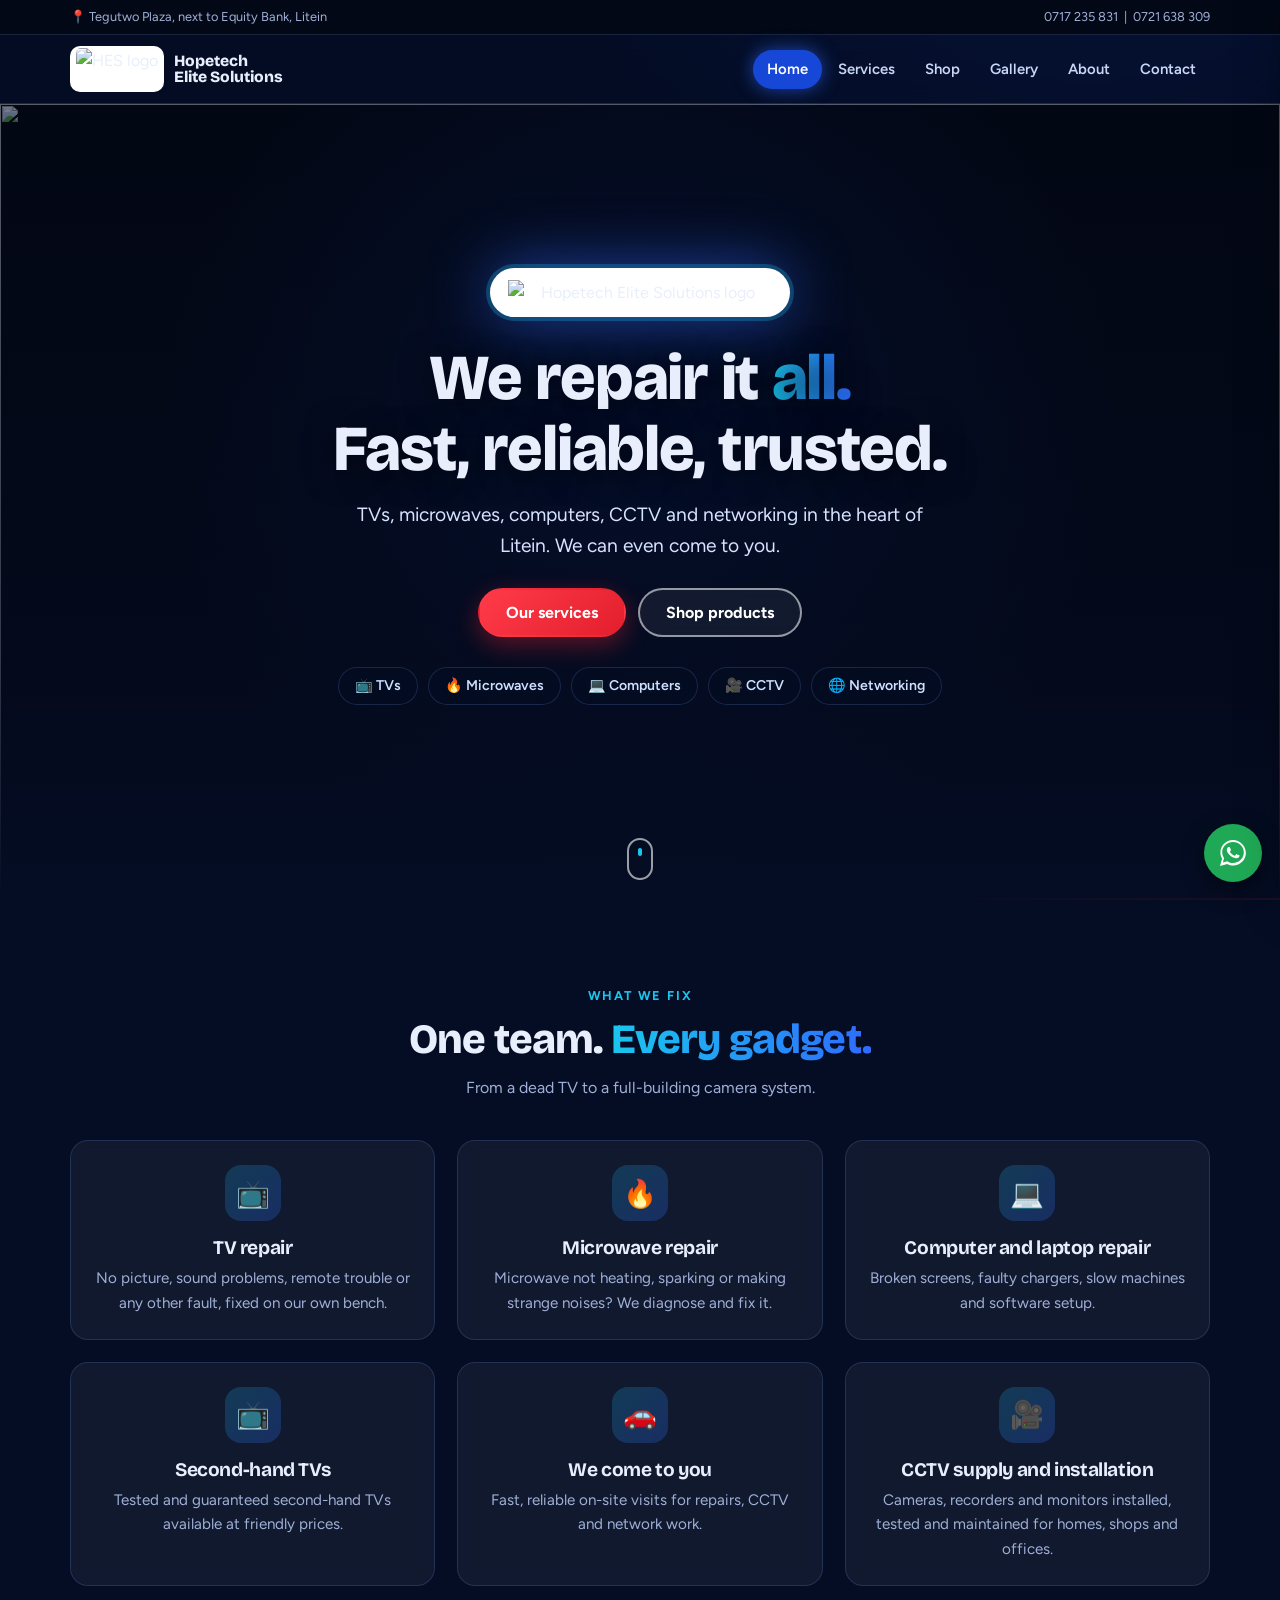
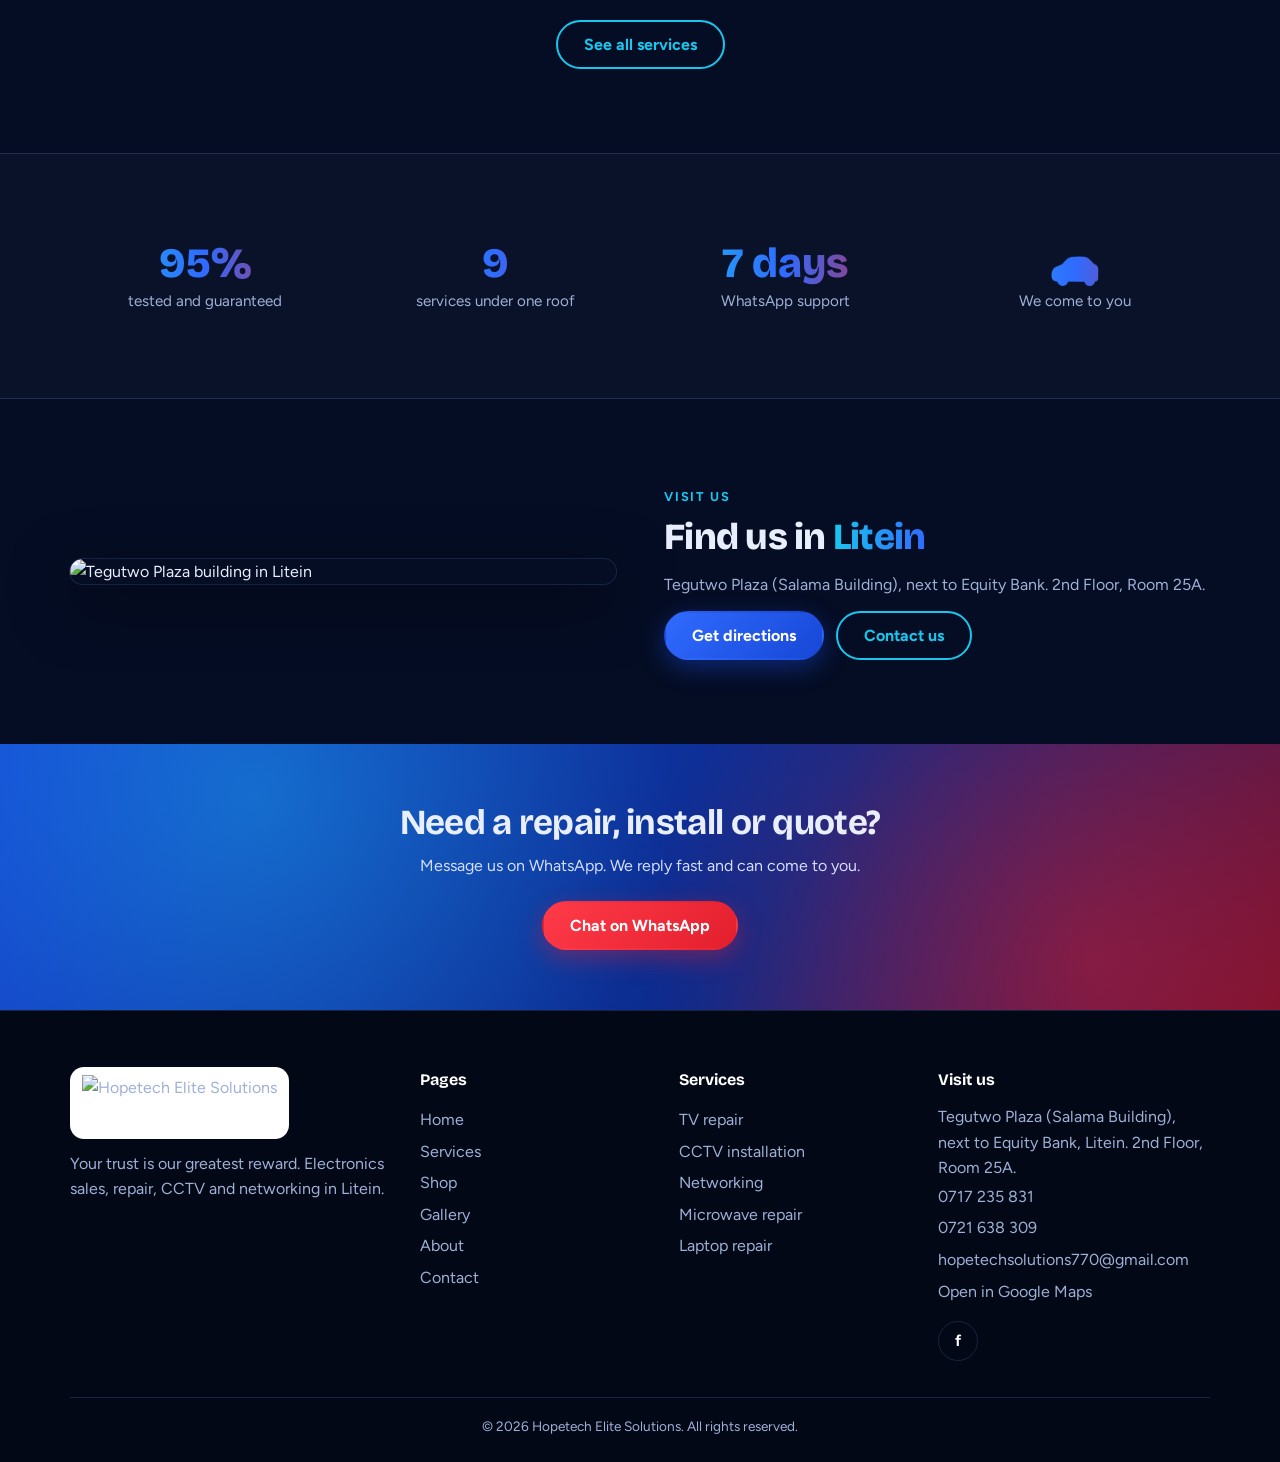
==== commit fa2486b0: "Add files via upload" ====
--- a/index.html
+++ b/index.html
@@ -4,26 +4,20 @@
 <link href="https://fonts.googleapis.com/css2?family=Bricolage+Grotesque:wght@600;800&family=Figtree:wght@400;600;700&display=swap" rel="stylesheet"><link rel="stylesheet" href="style.css"></head>
 <body data-page="home">
 
-<section class="hero"><img class="poster" src="img/plaza-front.jpg" alt="">
-<video autoplay muted loop playsinline preload="auto" poster="img/plaza-front.jpg"><source src="video/hero.mp4" type="video/mp4"></video>
+<section class="hero"><img class="poster" src="img/hero-poster.jpg" alt="">
+<video autoplay muted loop playsinline preload="auto" poster="img/hero-poster.jpg"><source src="video/hero.mp4" type="video/mp4"></video>
 <div class="hero-in"><div class="logo-badge"><img src="img/logo.png" alt="Hopetech Elite Solutions logo"></div>
-<h1>Repairs, security and electronics you can trust</h1>
-<p>TV repair, CCTV installation, networking and quality electronics in the heart of Litein.</p>
-<div class="cta"><a class="btn red" href="shop.html">Shop products</a><a class="btn ghost" href="services.html">Our services</a></div></div></section>
+<h1>We repair it <span class="grad">all.</span><br>Fast, reliable, trusted.</h1>
+<p>TVs, microwaves, computers, CCTV and networking in the heart of Litein. We can even come to you.</p>
+<div class="cta"><a class="btn red" href="services.html">Our services</a><a class="btn ghost" href="shop.html">Shop products</a></div>
+<div class="chipline"><span>📺 TVs</span><span>🔥 Microwaves</span><span>💻 Computers</span><span>🎥 CCTV</span><span>🌐 Networking</span></div></div><div class="scroll"></div></section>
 
-<section class="sec"><div class="wrap"><div class="sh c"><h2>What we do</h2><p>From a dead TV to a full-building camera system, one team handles it.</p></div>
-<div class="grid g3" id="svcGrid"></div></div></section>
+<section class="sec"><div class="wrap"><div class="sh c"><span class="eyebrow">What we fix</span><h2>One team. <span class="grad">Every gadget.</span></h2><p>From a dead TV to a full-building camera system.</p></div>
+<div class="grid g3" id="svcHome"></div>
+<p style="text-align:center;margin-top:34px"><a class="btn line" href="services.html">See all services</a></p></div></section>
 
-<section class="sec dark"><div class="wrap"><div class="band"><div><b>6</b><span>core services</span></div><div><b>5+</b><span>product categories in store</span></div><div><b>7 days</b><span>WhatsApp support</span></div><div><b>Litein</b><span>Tegutwo Plaza, 2nd Floor</span></div></div></div></section>
+<section class="sec alt"><div class="wrap"><div class="band"><div><b data-n="100" data-s="%">100%</b><span>tested and guaranteed</span></div><div><b data-n="9">9</b><span>services under one roof</span></div><div><b data-n="7" data-s=" days">7 days</b><span>WhatsApp support</span></div><div><b>🚗</b><span>We come to you</span></div></div></div></section>
 
-<section class="sec alt"><div class="wrap"><div class="sh"><h2>Popular in our shop</h2><p>Pick what you need, add to cart and send your order on WhatsApp in a minute.</p></div>
-<div class="grid g4">
-<a class="card prod" href="shop.html?cat=CCTV"><div class="im" style="background-image:url(img/cam-dome-1.jpg)"></div><div class="bd"><div class="cat">CCTV</div><h3>Security cameras</h3></div></a>
-<a class="card prod" href="shop.html?cat=Internet"><div class="im" style="background-image:url(img/tenda-router-hand.jpg)"></div><div class="bd"><div class="cat">Internet</div><h3>Routers and 5G</h3></div></a>
-<a class="card prod" href="shop.html?cat=TVs"><div class="im" style="background-image:url(img/tv-vitron-apps.jpg)"></div><div class="bd"><div class="cat">TVs</div><h3>Smart TVs</h3></div></a>
-<a class="card prod" href="shop.html?cat=Audio"><div class="im" style="background-image:url(img/mixers.jpg)"></div><div class="bd"><div class="cat">Audio</div><h3>Mixers and microphones</h3></div></a></div>
-<p style="margin-top:28px"><a class="btn primary" href="shop.html">Browse the full shop</a></p></div></section>
-
-<section class="sec"><div class="wrap split"><img src="img/plaza-front.jpg" alt="Tegutwo Plaza building in Litein"><div><h2>Find us in Litein</h2><p>We are on the 2nd floor of Tegutwo Plaza, right next to Equity Bank. Look for our banner above Koluu Restaurant.</p>
-<ul class="ticks"><li>Tegutwo Plaza (Salaam Building), Room 25A</li><li>Walk-in repairs and product pick-up</li><li>On-site visits for CCTV and networking</li></ul><a class="btn line" href="contact.html">Get directions and contacts</a></div></div></section>
+<section class="sec"><div class="wrap split"><img src="img/plaza-front.jpg" alt="Tegutwo Plaza building in Litein"><div><span class="eyebrow">Visit us</span><h2>Find us in <span class="grad">Litein</span></h2><p>Tegutwo Plaza (Salama Building), next to Equity Bank. 2nd Floor, Room 25A.</p>
+<div class="cta" style="justify-content:flex-start"><a class="btn primary" href="https://maps.app.goo.gl/vrrsfFsbz8zgvP8w7?g_st=ac" target="_blank" rel="noopener">Get directions</a><a class="btn line" href="contact.html">Contact us</a></div></div></div></section>
 <script src="site.js"></script></body></html>
--- a/style.css
+++ b/style.css
@@ -1,90 +1,108 @@
-:root{--navy:#081a44;--ink:#0d1b3a;--blue:#1747d6;--cyan:#19c6ee;--red:#e31e2d;--bg:#f4f7fc;--card:#fff;--line:#dde4f1;--mut:#5a6785;--r:16px}
+:root{--navy:#050d24;--navy2:#081a44;--blue:#1747d6;--blue2:#2f6bff;--cyan:#19c6ee;--red:#e31e2d;--ink:#e8eefc;--mut:#9fb0d6;--card:rgba(255,255,255,.05);--line:rgba(120,160,255,.18);--r:18px;--grad:linear-gradient(90deg,var(--cyan),var(--blue2) 50%,var(--red))}
 *{box-sizing:border-box;margin:0;padding:0}html{scroll-behavior:smooth}
-body{font-family:Figtree,system-ui,sans-serif;color:var(--ink);background:var(--bg);line-height:1.6;-webkit-font-smoothing:antialiased}
+body{font-family:Figtree,system-ui,sans-serif;color:var(--ink);background:var(--navy);line-height:1.6;-webkit-font-smoothing:antialiased;overflow-x:hidden}
+body:before{content:"";position:fixed;inset:0;z-index:-1;background:radial-gradient(900px 500px at 85% -5%,rgba(23,71,214,.35),transparent 60%),radial-gradient(700px 500px at -5% 40%,rgba(25,198,238,.12),transparent 60%),radial-gradient(600px 400px at 100% 100%,rgba(227,30,45,.12),transparent 60%)}
 img{max-width:100%;display:block}a{color:inherit;text-decoration:none}
 h1,h2,h3{font-family:'Bricolage Grotesque',sans-serif;line-height:1.1;letter-spacing:-.02em}
 :focus-visible{outline:3px solid var(--cyan);outline-offset:2px}
 .wrap{max-width:1180px;margin:0 auto;padding:0 20px}
+.grad{background:var(--grad);-webkit-background-clip:text;background-clip:text;color:transparent;background-size:200% auto;animation:shine 6s linear infinite}
+@keyframes shine{to{background-position:200% center}}
+.prog{position:fixed;top:0;left:0;height:3px;width:0;background:var(--grad);z-index:300}
 /* header */
-.top{background:var(--navy);color:#cfd9f5;font-size:.82rem}.top .wrap{display:flex;justify-content:space-between;gap:12px;padding:7px 20px;flex-wrap:wrap}.top a:hover{color:#fff}
-.nav{position:sticky;top:0;z-index:50;background:rgba(255,255,255,.96);backdrop-filter:blur(8px);border-bottom:1px solid var(--line)}
+.top{background:#030816;color:var(--mut);font-size:.8rem;border-bottom:1px solid var(--line)}.top .wrap{display:flex;justify-content:space-between;gap:12px;padding:7px 20px;flex-wrap:wrap}.top a:hover{color:var(--cyan)}
+.nav{position:sticky;top:0;z-index:50;background:rgba(5,13,36,.72);backdrop-filter:blur(14px);border-bottom:1px solid var(--line);transition:.3s}.nav.sc{background:rgba(5,13,36,.94);box-shadow:0 8px 30px rgba(0,0,0,.4)}
 .nav .wrap{display:flex;align-items:center;gap:18px;height:68px}
-.brand{display:flex;align-items:center;gap:10px;font-family:'Bricolage Grotesque';font-weight:800;color:var(--navy);line-height:1.05}.brand img{height:44px;width:auto}.brand span{font-size:1rem}
-.menu{display:flex;gap:4px;margin-left:auto}.menu a{padding:8px 14px;border-radius:99px;font-weight:600;font-size:.95rem;color:var(--ink)}.menu a:hover{background:#e9effb}.menu a.on{background:var(--blue);color:#fff}
-.cartbtn{display:none;align-items:center;gap:8px;border:0;background:var(--red);color:#fff;font:700 .95rem Figtree;padding:10px 16px;border-radius:99px;cursor:pointer}.cartbtn.show{display:inline-flex;animation:pop .4s}.cartbtn b{background:#fff;color:var(--red);border-radius:99px;min-width:22px;padding:0 6px;text-align:center}
+.brand{display:flex;align-items:center;gap:10px}.brand img{height:46px;width:auto;background:#fff;border-radius:10px;padding:2px 6px}.brand span{font:800 .98rem/1.05 'Bricolage Grotesque'}
+.menu{display:flex;gap:2px;margin-left:auto}.menu a{padding:8px 14px;border-radius:99px;font-weight:600;font-size:.93rem;color:#c9d6f5;transition:.2s}.menu a:hover{color:#fff;background:rgba(255,255,255,.08)}.menu a.on{background:var(--blue);color:#fff;box-shadow:0 0 18px rgba(47,107,255,.6)}
+.cartbtn{display:none;align-items:center;gap:8px;border:0;background:var(--red);color:#fff;font:700 .92rem Figtree;padding:10px 16px;border-radius:99px;cursor:pointer}.cartbtn.show{display:inline-flex;animation:pop .4s}.cartbtn b{background:#fff;color:var(--red);border-radius:99px;min-width:22px;padding:0 6px;text-align:center}
 @keyframes pop{from{transform:scale(.6);opacity:0}to{transform:none;opacity:1}}
-.burger{display:none;margin-left:auto;background:none;border:1px solid var(--line);border-radius:10px;width:44px;height:44px;font-size:1.3rem;cursor:pointer}
+.burger{display:none;margin-left:auto;background:none;color:#fff;border:1px solid var(--line);border-radius:10px;width:44px;height:44px;font-size:1.3rem;cursor:pointer}
 /* buttons */
-.btn{display:inline-flex;align-items:center;justify-content:center;gap:8px;padding:13px 24px;border-radius:99px;border:2px solid transparent;font:700 1rem Figtree;cursor:pointer;transition:.2s}
-.btn.primary{background:var(--blue);color:#fff}.btn.primary:hover{background:#0f36a8}
-.btn.red{background:var(--red);color:#fff}.btn.red:hover{background:#b9141f}
-.btn.ghost{border-color:#fff;color:#fff}.btn.ghost:hover{background:#fff;color:var(--navy)}
-.btn.line{border-color:var(--blue);color:var(--blue)}.btn.line:hover{background:var(--blue);color:#fff}
+.btn{position:relative;display:inline-flex;align-items:center;justify-content:center;gap:8px;padding:13px 26px;border-radius:99px;border:2px solid transparent;font:700 1rem Figtree;cursor:pointer;transition:.25s;overflow:hidden}
+.btn:hover{transform:translateY(-2px)}
+.btn.primary{background:linear-gradient(135deg,var(--blue2),var(--blue));color:#fff;box-shadow:0 8px 24px rgba(23,71,214,.45)}.btn.primary:hover{box-shadow:0 10px 32px rgba(47,107,255,.7)}
+.btn.red{background:linear-gradient(135deg,#ff3b4a,var(--red));color:#fff;box-shadow:0 8px 24px rgba(227,30,45,.4)}.btn.red:hover{box-shadow:0 10px 32px rgba(227,30,45,.7)}
+.btn.ghost{border-color:rgba(255,255,255,.55);color:#fff;background:rgba(255,255,255,.06);backdrop-filter:blur(6px)}.btn.ghost:hover{background:#fff;color:var(--navy)}
+.btn.line{border-color:var(--cyan);color:var(--cyan)}.btn.line:hover{background:var(--cyan);color:var(--navy)}
 .btn.wa{background:#1fa855;color:#fff;width:100%}.btn.wa:hover{background:#178a45}
+.btn.red:after,.btn.primary:after{content:"";position:absolute;top:0;left:-80%;width:50%;height:100%;background:linear-gradient(100deg,transparent,rgba(255,255,255,.35),transparent);transform:skewX(-20deg);animation:sweep 3.5s infinite}
+@keyframes sweep{0%,60%{left:-80%}100%{left:140%}}
 /* hero */
-.hero{position:relative;min-height:calc(100vh - 100px);min-height:calc(100svh - 100px);display:grid;place-items:center;text-align:center;color:#fff;overflow:hidden;background:#000}
-.hero video,.hero .poster{position:absolute;inset:0;width:100%;height:100%;object-fit:cover;opacity:.75}
-.hero:after{content:"";position:absolute;inset:0;background:linear-gradient(180deg,rgba(8,26,68,.35),rgba(8,26,68,.65))}
-.hero-in{position:relative;z-index:2;padding:48px 20px;max-width:760px}
-.logo-badge{width:min(380px,78vw);margin:0 auto 28px;background:#fff;border-radius:28px;padding:16px 22px;box-shadow:0 20px 60px rgba(0,0,0,.45);animation:pop .8s}
-.hero h1{font-size:clamp(1.9rem,5vw,3.4rem);font-weight:800;text-shadow:0 2px 20px rgba(0,0,0,.5)}
-.hero p{font-size:clamp(1rem,2vw,1.2rem);margin:16px auto 28px;max-width:600px;color:#e8eefc}
+.hero{position:relative;min-height:calc(100svh - 106px);display:grid;place-items:center;text-align:center;overflow:hidden;background:#000}
+.hero video,.hero .poster{position:absolute;inset:0;width:100%;height:100%;object-fit:cover}
+.hero:before{content:"";position:absolute;inset:0;z-index:1;background:linear-gradient(180deg,rgba(5,13,36,.55),rgba(5,13,36,.75) 70%,var(--navy)),radial-gradient(circle at 50% 40%,rgba(23,71,214,.25),transparent 60%)}
+.hero-in{position:relative;z-index:2;padding:40px 20px 70px;max-width:820px}
+.logo-badge{width:min(300px,68vw);margin:0 auto 26px;background:#fff;border-radius:26px;padding:12px 18px;box-shadow:0 0 0 4px rgba(25,198,238,.25),0 0 60px rgba(47,107,255,.6);animation:pop .8s,float 5s ease-in-out infinite 1s}
+@keyframes float{50%{transform:translateY(-10px)}}
+.hero h1{font-size:clamp(2.1rem,6vw,4rem);font-weight:800;text-shadow:0 4px 30px rgba(0,0,0,.6)}
+.hero p{font-size:clamp(1rem,2vw,1.2rem);margin:16px auto 26px;max-width:600px;color:#d8e3ff}
 .cta{display:flex;gap:12px;justify-content:center;flex-wrap:wrap}
+.chipline{display:flex;gap:10px;justify-content:center;flex-wrap:wrap;margin-top:30px}.chipline span{border:1px solid var(--line);background:rgba(5,13,36,.55);backdrop-filter:blur(8px);padding:7px 16px;border-radius:99px;font-size:.88rem;font-weight:600;color:#cfe0ff}
+.scroll{position:absolute;bottom:18px;left:50%;z-index:2;width:26px;height:42px;border:2px solid rgba(255,255,255,.6);border-radius:20px;transform:translateX(-50%)}.scroll:after{content:"";position:absolute;top:8px;left:50%;width:4px;height:8px;margin-left:-2px;border-radius:4px;background:var(--cyan);animation:wheel 1.6s infinite}
+@keyframes wheel{to{transform:translateY(14px);opacity:0}}
 /* sections */
-.sec{padding:84px 0}.sec.alt{background:#fff}.sec.dark{background:var(--navy);color:#fff}
+.sec{padding:84px 0;position:relative}.sec.alt{background:rgba(255,255,255,.025);border-block:1px solid var(--line)}
 .sh{max-width:640px;margin-bottom:40px}.sh.c{margin-inline:auto;text-align:center}
-.sh h2{font-size:clamp(1.7rem,3.6vw,2.6rem);font-weight:800;color:var(--navy)}.dark .sh h2{color:#fff}
-.sh p{color:var(--mut);margin-top:12px}.dark .sh p{color:#b8c6ea}
-.pagehead{background:linear-gradient(135deg,var(--navy),#10338f);color:#fff;padding:64px 0 56px}
-.pagehead h1{font-size:clamp(2rem,5vw,3.2rem);font-weight:800}.pagehead p{color:#c8d5f5;max-width:620px;margin-top:12px}
-.crumb{font-size:.88rem;color:#9fb3e6;margin-bottom:10px}.crumb a:hover{color:#fff}
-.grid{display:grid;gap:22px}.g3{grid-template-columns:repeat(auto-fill,minmax(260px,1fr))}.g4{grid-template-columns:repeat(auto-fill,minmax(230px,1fr))}
-.card{background:var(--card);border:1px solid var(--line);border-radius:var(--r);overflow:hidden}
-.svc{padding:28px}.svc .ico{width:54px;height:54px;border-radius:14px;background:#e9effb;display:grid;place-items:center;font-size:1.6rem;margin-bottom:16px}
-.svc h3{font-size:1.2rem;margin-bottom:8px}.svc p{color:var(--mut);font-size:.96rem}.svc ul{margin:12px 0 0 18px;color:var(--mut);font-size:.93rem}
+.sh h2{font-size:clamp(1.7rem,3.6vw,2.6rem);font-weight:800}.sh p{color:var(--mut);margin-top:12px}
+.eyebrow{display:inline-block;font-size:.8rem;font-weight:700;letter-spacing:.14em;text-transform:uppercase;color:var(--cyan);margin-bottom:10px}
+.pagehead{position:relative;background:linear-gradient(135deg,rgba(8,26,68,.9),rgba(16,51,143,.6));padding:64px 0 56px;border-bottom:1px solid var(--line);overflow:hidden}
+.pagehead:after{content:"";position:absolute;right:-80px;top:-80px;width:320px;height:320px;border-radius:50%;border:40px solid rgba(25,198,238,.12);border-right-color:rgba(227,30,45,.2)}
+.pagehead h1{font-size:clamp(2rem,5vw,3.2rem);font-weight:800}.pagehead p{color:#c0cff2;max-width:620px;margin-top:12px}
+.crumb{font-size:.88rem;color:var(--mut);margin-bottom:10px}.crumb a:hover{color:#fff}
+.grid{display:grid;gap:22px}.g3{grid-template-columns:repeat(auto-fill,minmax(270px,1fr))}.g4{grid-template-columns:repeat(auto-fill,minmax(230px,1fr))}
+.card{background:var(--card);border:1px solid var(--line);border-radius:var(--r);overflow:hidden;backdrop-filter:blur(8px);transition:.3s}
+.card:hover{transform:translateY(-6px);border-color:rgba(25,198,238,.6);box-shadow:0 18px 50px rgba(0,0,0,.45),0 0 30px rgba(47,107,255,.25)}
+.svc{padding:28px;position:relative}.svc:before{content:"";position:absolute;left:0;top:0;height:3px;width:100%;background:var(--grad);transform:scaleX(0);transform-origin:left;transition:.4s}.svc:hover:before{transform:scaleX(1)}
+.svc .ico{width:56px;height:56px;border-radius:16px;background:linear-gradient(135deg,rgba(25,198,238,.2),rgba(47,107,255,.25));display:grid;place-items:center;font-size:1.7rem;margin-bottom:16px;transition:.3s}.svc:hover .ico{transform:rotate(-8deg) scale(1.12)}
+.svc h3{font-size:1.2rem;margin-bottom:8px}.svc p{color:var(--mut);font-size:.95rem}.svc ul{margin:12px 0 0 18px;color:#b8c7ea;font-size:.92rem}.svc a.l{color:var(--cyan);font-weight:700}
+.svc.mini{padding:24px;text-align:center}.svc.mini .ico{margin-inline:auto}
 .band{display:grid;grid-template-columns:repeat(auto-fit,minmax(170px,1fr));gap:20px;text-align:center}
-.band b{display:block;font:800 2.4rem 'Bricolage Grotesque';color:var(--cyan)}.band span{color:#b8c6ea;font-size:.95rem}
+.band b{display:block;font:800 2.6rem 'Bricolage Grotesque';background:var(--grad);-webkit-background-clip:text;background-clip:text;color:transparent}.band span{color:var(--mut);font-size:.95rem}
 .split{display:grid;grid-template-columns:1fr 1fr;gap:48px;align-items:center}
-.split img{border-radius:20px;width:100%;box-shadow:0 18px 50px rgba(8,26,68,.2)}
-.split h2{font-size:clamp(1.6rem,3.2vw,2.3rem);color:var(--navy);margin-bottom:14px;font-weight:800}.split p{color:var(--mut);margin-bottom:14px}
-.ticks{list-style:none;margin:16px 0 22px}.ticks li{padding:6px 0 6px 28px;position:relative}.ticks li:before{content:"✓";position:absolute;left:0;color:#fff;background:var(--blue);border-radius:50%;width:20px;height:20px;font-size:.75rem;display:grid;place-items:center;top:10px}
+.split img{border-radius:22px;width:100%;box-shadow:0 18px 60px rgba(0,0,0,.5),0 0 0 1px var(--line)}
+.split h2{font-size:clamp(1.6rem,3.2vw,2.3rem);margin-bottom:14px;font-weight:800}.split p{color:var(--mut);margin-bottom:14px}
+.ticks{list-style:none;margin:16px 0 22px}.ticks li{padding:6px 0 6px 30px;position:relative}.ticks li:before{content:"✓";position:absolute;left:0;color:#fff;background:linear-gradient(135deg,var(--cyan),var(--blue));border-radius:50%;width:21px;height:21px;font-size:.75rem;display:grid;place-items:center;top:10px}
+.ticks.cols{display:grid;grid-template-columns:1fr 1fr;gap:0 18px}
 /* shop */
 .tools{display:flex;gap:12px;flex-wrap:wrap;margin-bottom:26px;align-items:center}
-.tools input{flex:1;min-width:200px;padding:13px 18px;border:1px solid var(--line);border-radius:99px;font:1rem Figtree;background:#fff}
-.chips{display:flex;gap:8px;flex-wrap:wrap}.chips button{border:1px solid var(--line);background:#fff;padding:9px 16px;border-radius:99px;font:600 .9rem Figtree;cursor:pointer}.chips button.on{background:var(--navy);color:#fff;border-color:var(--navy)}
-.prod .im{aspect-ratio:1/1;background:#eef2fa center/cover no-repeat}
-.prod .bd{padding:16px 18px 18px}.prod .cat{font-size:.78rem;color:var(--blue);font-weight:700}.prod h3{font-size:1.05rem;margin:4px 0 6px;font-family:Figtree;letter-spacing:0;font-weight:700;line-height:1.3}
+.tools input{flex:1;min-width:200px;padding:13px 18px;border:1px solid var(--line);border-radius:99px;font:1rem Figtree;background:rgba(255,255,255,.06);color:#fff}.tools input::placeholder{color:var(--mut)}
+.chips{display:flex;gap:8px;flex-wrap:wrap}.chips button{border:1px solid var(--line);background:rgba(255,255,255,.05);color:#cfe0ff;padding:9px 16px;border-radius:99px;font:600 .9rem Figtree;cursor:pointer;transition:.2s}.chips button:hover{border-color:var(--cyan)}.chips button.on{background:var(--blue);color:#fff;border-color:var(--blue2);box-shadow:0 0 16px rgba(47,107,255,.6)}
+.prod .im{aspect-ratio:1/1;background:#0b1636 center/cover no-repeat;transition:.5s}.prod:hover .im{transform:scale(1.06)}.prod{overflow:hidden}.prod .imw{overflow:hidden}
+.prod .bd{padding:16px 18px 18px;position:relative;background:rgba(5,13,36,.6)}.prod .cat{font-size:.78rem;color:var(--cyan);font-weight:700}.prod h3{font-size:1.05rem;margin:4px 0 6px;font-family:Figtree;letter-spacing:0;font-weight:700;line-height:1.3}
 .prod .pr{color:var(--mut);font-size:.92rem;margin-bottom:12px}.prod .btn{width:100%;padding:11px}
 .empty{padding:40px;text-align:center;color:var(--mut);grid-column:1/-1}
 /* gallery */
-.gal{columns:3 260px;column-gap:18px}.gal figure{break-inside:avoid;margin-bottom:18px;border-radius:14px;overflow:hidden;background:#fff;border:1px solid var(--line);cursor:zoom-in}.gal img{width:100%}.gal figcaption{padding:10px 14px;font-size:.9rem;color:var(--mut)}
-.lb{position:fixed;inset:0;background:rgba(5,12,32,.92);z-index:200;display:none;place-items:center;padding:20px}.lb.on{display:grid}.lb img{max-height:90vh;border-radius:10px}
+.gal{columns:3 260px;column-gap:18px}.gal figure{break-inside:avoid;margin-bottom:18px;border-radius:14px;overflow:hidden;background:var(--card);border:1px solid var(--line);cursor:zoom-in;transition:.3s}.gal figure:hover{transform:scale(1.02);border-color:var(--cyan)}.gal img{width:100%}.gal figcaption{padding:10px 14px;font-size:.9rem;color:var(--mut)}
+.lb{position:fixed;inset:0;background:rgba(2,6,18,.94);z-index:200;display:none;place-items:center;padding:20px}.lb.on{display:grid}.lb img{max-height:90vh;border-radius:10px}
 /* contact */
-.cgrid{display:grid;grid-template-columns:1fr 1fr;gap:28px}.box{background:#fff;border:1px solid var(--line);border-radius:var(--r);padding:30px}
-.box h3{margin-bottom:14px;font-size:1.3rem}.box p{margin-bottom:12px;color:var(--mut)}.box p b{color:var(--ink)}.box a{color:var(--blue);font-weight:600}
+.cgrid{display:grid;grid-template-columns:1fr 1fr;gap:28px}.box{background:var(--card);border:1px solid var(--line);border-radius:var(--r);padding:30px;backdrop-filter:blur(8px)}
+.box h3{margin-bottom:14px;font-size:1.3rem}.box p{margin-bottom:12px;color:var(--mut)}.box p b{color:#fff}.box a{color:var(--cyan);font-weight:600}
 .field{display:block;margin-bottom:14px}.field span{display:block;font-weight:600;font-size:.9rem;margin-bottom:6px}
-.field input,.field textarea{width:100%;padding:13px 15px;border:1px solid var(--line);border-radius:12px;font:1rem Figtree;background:#fff}
-.hours{width:100%;border-collapse:collapse}.hours td{padding:8px 0;border-bottom:1px solid var(--line)}.hours td:last-child{text-align:right;font-weight:600}
-.map{width:100%;height:320px;border:0;border-radius:var(--r);margin-top:22px}
+.field input,.field textarea{width:100%;padding:13px 15px;border:1px solid var(--line);border-radius:12px;font:1rem Figtree;background:rgba(255,255,255,.06);color:#fff}
+.map{width:100%;height:340px;border:0;border-radius:var(--r);margin-top:22px;filter:invert(.92) hue-rotate(185deg) saturate(.8)}
 /* cta strip + footer */
-.strip{background:linear-gradient(120deg,var(--blue),#0b2a8a);color:#fff;padding:56px 0;text-align:center}.strip h2{font-size:clamp(1.5rem,3vw,2.2rem);margin-bottom:10px}.strip p{color:#d3deff;margin-bottom:22px}
-footer{background:var(--navy);color:#b8c6ea;padding:56px 0 24px}
-.fg{display:grid;grid-template-columns:1.4fr 1fr 1fr 1.2fr;gap:32px}.fg h4{color:#fff;margin-bottom:12px;font-family:'Bricolage Grotesque'}.fg a{display:block;padding:3px 0}.fg a:hover{color:#fff}
+.strip{position:relative;background:linear-gradient(120deg,var(--blue),#0b2a8a 60%,#6b1030);padding:60px 0;text-align:center;overflow:hidden}
+.strip:before{content:"";position:absolute;inset:0;background:radial-gradient(circle at 20% 20%,rgba(25,198,238,.35),transparent 40%),radial-gradient(circle at 85% 80%,rgba(227,30,45,.4),transparent 40%)}
+.strip .wrap{position:relative}.strip h2{font-size:clamp(1.5rem,3vw,2.2rem);margin-bottom:10px}.strip p{color:#d3deff;margin-bottom:22px}
+footer{background:#030816;color:var(--mut);padding:56px 0 24px;border-top:1px solid var(--line)}
+.fg{display:grid;grid-template-columns:1.4fr 1fr 1fr 1.2fr;gap:32px}.fg h4{color:#fff;margin-bottom:12px;font-family:'Bricolage Grotesque'}.fg a{display:block;padding:3px 0}.fg a:hover{color:var(--cyan)}
 .fg .lg{background:#fff;border-radius:14px;padding:8px 12px;display:inline-block;margin-bottom:12px}.fg .lg img{height:56px}
-.copy{border-top:1px solid #1b3270;margin-top:36px;padding-top:18px;font-size:.85rem;text-align:center}
+.soc{display:flex;gap:10px;margin-top:14px}.soc a{width:40px;height:40px;border-radius:50%;border:1px solid var(--line);display:grid;place-items:center;padding:0;font-weight:700;color:#fff;transition:.25s}.soc a:hover{background:var(--blue);transform:translateY(-3px);box-shadow:0 0 18px rgba(47,107,255,.7)}
+.copy{border-top:1px solid var(--line);margin-top:36px;padding-top:18px;font-size:.85rem;text-align:center}
 /* cart */
-.scrim{position:fixed;inset:0;background:rgba(5,12,32,.55);opacity:0;pointer-events:none;transition:.25s;z-index:90}.scrim.on{opacity:1;pointer-events:auto}
-.drawer{position:fixed;top:0;right:0;height:100%;width:min(420px,100%);background:#fff;z-index:100;transform:translateX(105%);transition:transform .3s;display:flex;flex-direction:column;box-shadow:-10px 0 40px rgba(0,0,0,.25)}.drawer.on{transform:none}
-.dh{display:flex;justify-content:space-between;align-items:center;padding:18px 20px;border-bottom:1px solid var(--line)}.dh h3{font-size:1.3rem}.dh button{border:0;background:#eef2fa;width:38px;height:38px;border-radius:50%;font-size:1.1rem;cursor:pointer}
-.items{flex:1;overflow:auto;padding:12px 20px}.it{display:flex;gap:12px;align-items:center;padding:12px 0;border-bottom:1px solid var(--line)}.it .th{width:56px;height:56px;border-radius:10px;background:#eef2fa center/cover;flex:none}.it .nm{flex:1;font-weight:600;font-size:.94rem;line-height:1.3}
-.qty{display:flex;align-items:center;gap:6px;margin-top:6px}.qty button{width:26px;height:26px;border-radius:50%;border:1px solid var(--line);background:#fff;font-weight:700;cursor:pointer}
-.rm{border:0;background:none;color:var(--red);font:600 .85rem Figtree;cursor:pointer;padding:6px}
-.df{padding:16px 20px 20px;border-top:1px solid var(--line);background:#f8faff}.df input{width:100%;padding:12px 14px;border:1px solid var(--line);border-radius:10px;font:1rem Figtree;margin-bottom:10px}.df input.bad{border-color:var(--red)}
-.err{color:var(--red);font-size:.85rem;min-height:1.2em;margin-bottom:6px}
-.clr{display:block;margin:10px auto 0;border:0;background:none;color:var(--mut);cursor:pointer;font:.88rem Figtree;text-decoration:underline}
-#toast{position:fixed;left:50%;bottom:90px;transform:translate(-50%,30px);background:var(--navy);color:#fff;padding:12px 20px;border-radius:99px;opacity:0;transition:.3s;z-index:150;pointer-events:none;font-weight:600}#toast.on{opacity:1;transform:translate(-50%,0)}
-.wa-float{position:fixed;right:18px;bottom:18px;width:58px;height:58px;border-radius:50%;background:#1fa855;display:grid;place-items:center;z-index:60;box-shadow:0 8px 24px rgba(0,0,0,.3)}.wa-float svg{width:32px;height:32px}
-@media(max-width:900px){.split,.cgrid{grid-template-columns:1fr}.fg{grid-template-columns:1fr 1fr}.sec{padding:60px 0}}
-@media(max-width:820px){.burger{display:block}.menu{display:none;position:absolute;top:68px;left:0;right:0;background:#fff;flex-direction:column;padding:12px 20px 18px;border-bottom:1px solid var(--line)}.menu.on{display:flex}.nav .wrap{position:relative}.cartbtn{margin-left:0}.brand span{font-size:.9rem}.top .wrap>span:last-child{display:none}}
-@media(max-width:520px){.fg{grid-template-columns:1fr}.brand span{display:none}}
-@media(prefers-reduced-motion:reduce){*{animation:none!important;transition:none!important}html{scroll-behavior:auto}}
+.scrim{position:fixed;inset:0;background:rgba(2,6,18,.65);opacity:0;pointer-events:none;transition:.25s;z-index:90}.scrim.on{opacity:1;pointer-events:auto}
+.drawer{position:fixed;top:0;right:0;height:100%;width:min(420px,100%);background:#0a1530;z-index:100;transform:translateX(105%);transition:transform .3s;display:flex;flex-direction:column;box-shadow:-10px 0 40px rgba(0,0,0,.5);border-left:1px solid var(--line)}.drawer.on{transform:none}
+.dh{display:flex;justify-content:space-between;align-items:center;padding:18px 20px;border-bottom:1px solid var(--line)}.dh h3{font-size:1.3rem}.dh button{border:0;background:rgba(255,255,255,.1);color:#fff;width:38px;height:38px;border-radius:50%;font-size:1.1rem;cursor:pointer}
+.items{flex:1;overflow:auto;padding:12px 20px}.it{display:flex;gap:12px;align-items:center;padding:12px 0;border-bottom:1px solid var(--line)}.it .th{width:56px;height:56px;border-radius:10px;background:#0b1636 center/cover;flex:none}.it .nm{flex:1;font-weight:600;font-size:.94rem;line-height:1.3}.it .rm{background:none;border:0;color:var(--red);cursor:pointer;font-weight:600}
+.qty{display:flex;align-items:center;gap:6px;margin-top:6px}.qty button{width:26px;height:26px;border-radius:50%;border:1px solid var(--line);background:rgba(255,255,255,.08);color:#fff;font-weight:700;cursor:pointer}
+.df{padding:16px 20px;border-top:1px solid var(--line);display:grid;gap:10px}.df input{padding:12px 14px;border:1px solid var(--line);border-radius:12px;font:1rem Figtree;background:rgba(255,255,255,.06);color:#fff}.df input.bad{border-color:var(--red)}.df .err{color:#ff6b77;font-size:.85rem;min-height:1em}.df .clr{background:none;border:0;color:var(--mut);cursor:pointer}
+#toast{position:fixed;left:50%;bottom:90px;transform:translate(-50%,30px);background:var(--blue);color:#fff;padding:10px 20px;border-radius:99px;opacity:0;pointer-events:none;transition:.3s;z-index:150;font-weight:600}#toast.on{opacity:1;transform:translate(-50%,0)}
+.wa-float{position:fixed;right:18px;bottom:18px;width:58px;height:58px;border-radius:50%;background:#1fa855;display:grid;place-items:center;z-index:80;box-shadow:0 8px 24px rgba(0,0,0,.45);animation:ring 2.4s infinite}.wa-float svg{width:32px;height:32px}
+@keyframes ring{0%{box-shadow:0 0 0 0 rgba(31,168,85,.7)}70%,100%{box-shadow:0 0 0 20px rgba(31,168,85,0)}}
+/* reveal */
+.rv{opacity:0;transform:translateY(32px);transition:opacity .8s,transform .8s cubic-bezier(.2,.7,.2,1)}.rv.in{opacity:1;transform:none}
+@media(max-width:860px){.split,.cgrid{grid-template-columns:1fr}.fg{grid-template-columns:1fr 1fr}.burger{display:block}.cartbtn{margin-left:auto}.cartbtn.show+.burger{margin-left:0}
+.menu{display:none;position:absolute;top:68px;left:0;right:0;flex-direction:column;background:rgba(5,13,36,.98);padding:12px 20px 18px;border-bottom:1px solid var(--line);margin:0}.menu.on{display:flex}.sec{padding:60px 0}.ticks.cols{grid-template-columns:1fr}}
+@media(max-width:520px){.fg{grid-template-columns:1fr}.brand span{font-size:.88rem}}
+@media(prefers-reduced-motion:reduce){*{animation:none!important;transition:none!important}.rv{opacity:1;transform:none}}
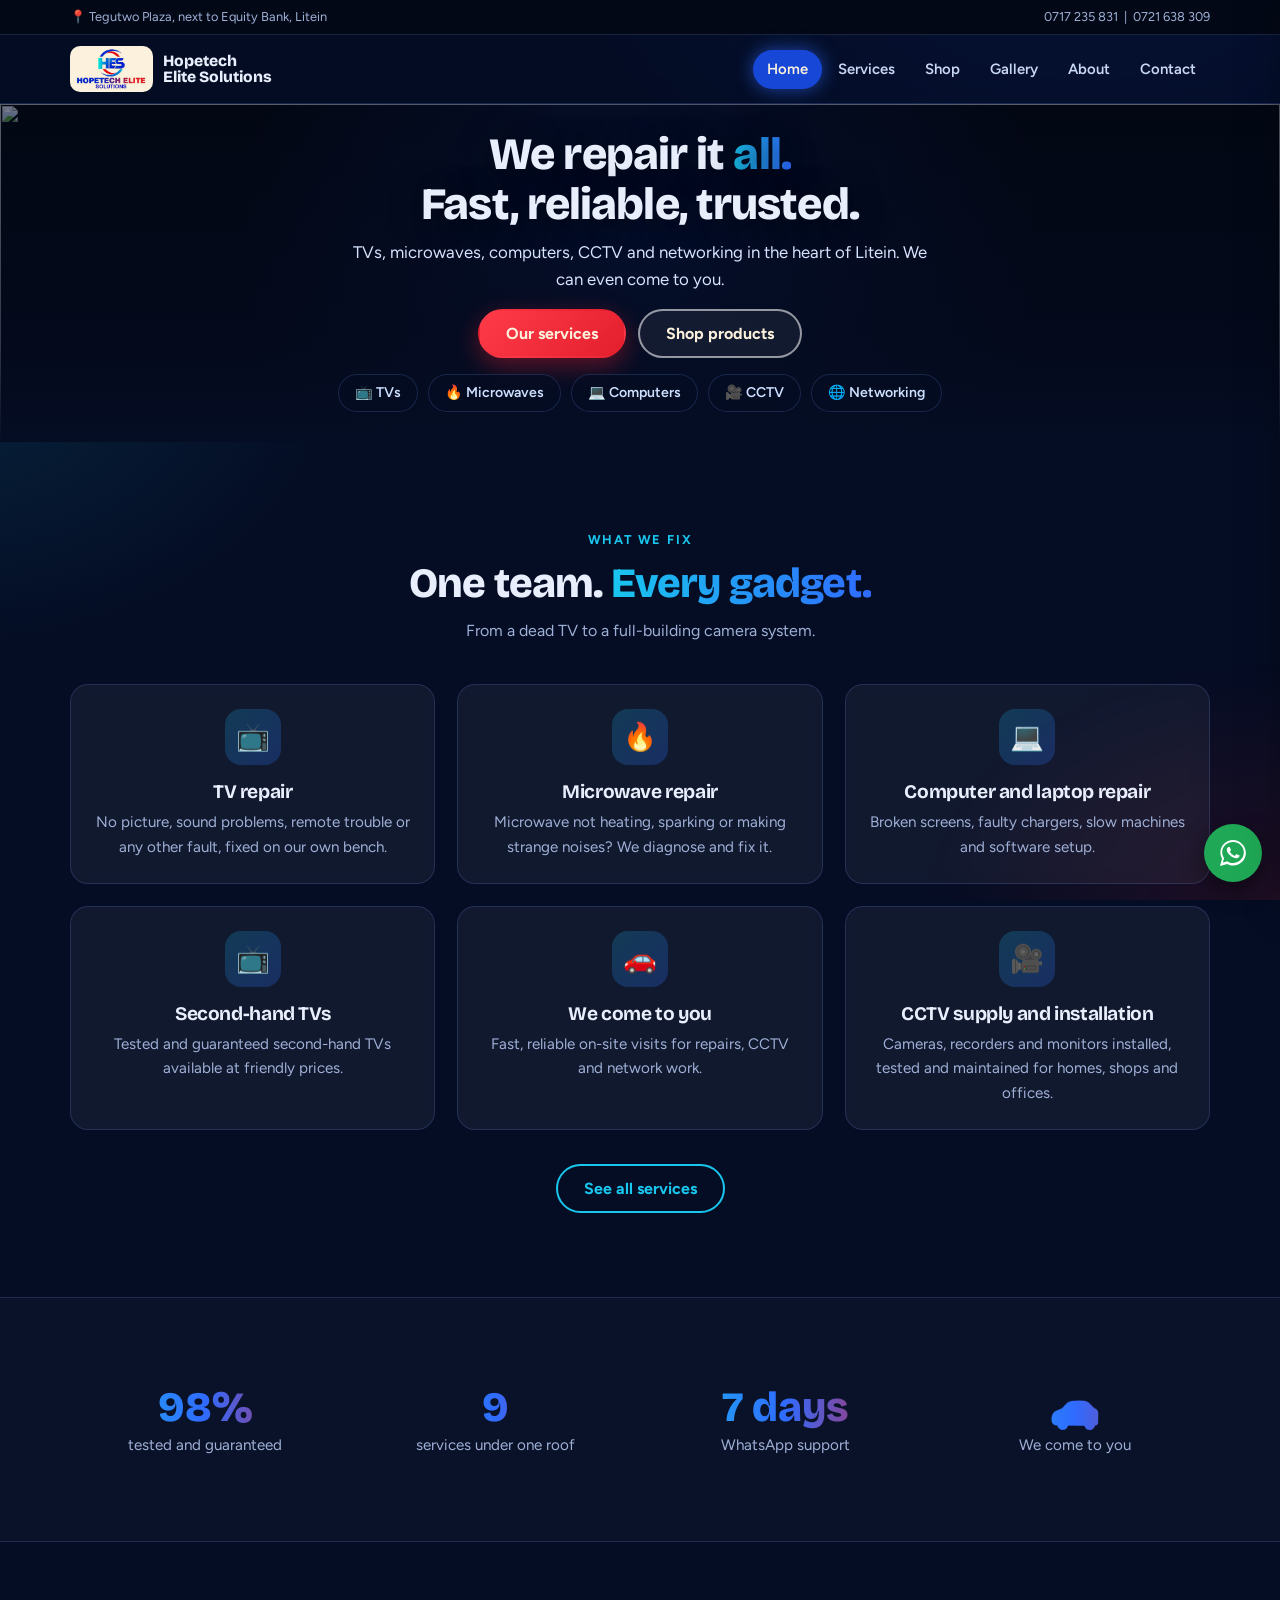
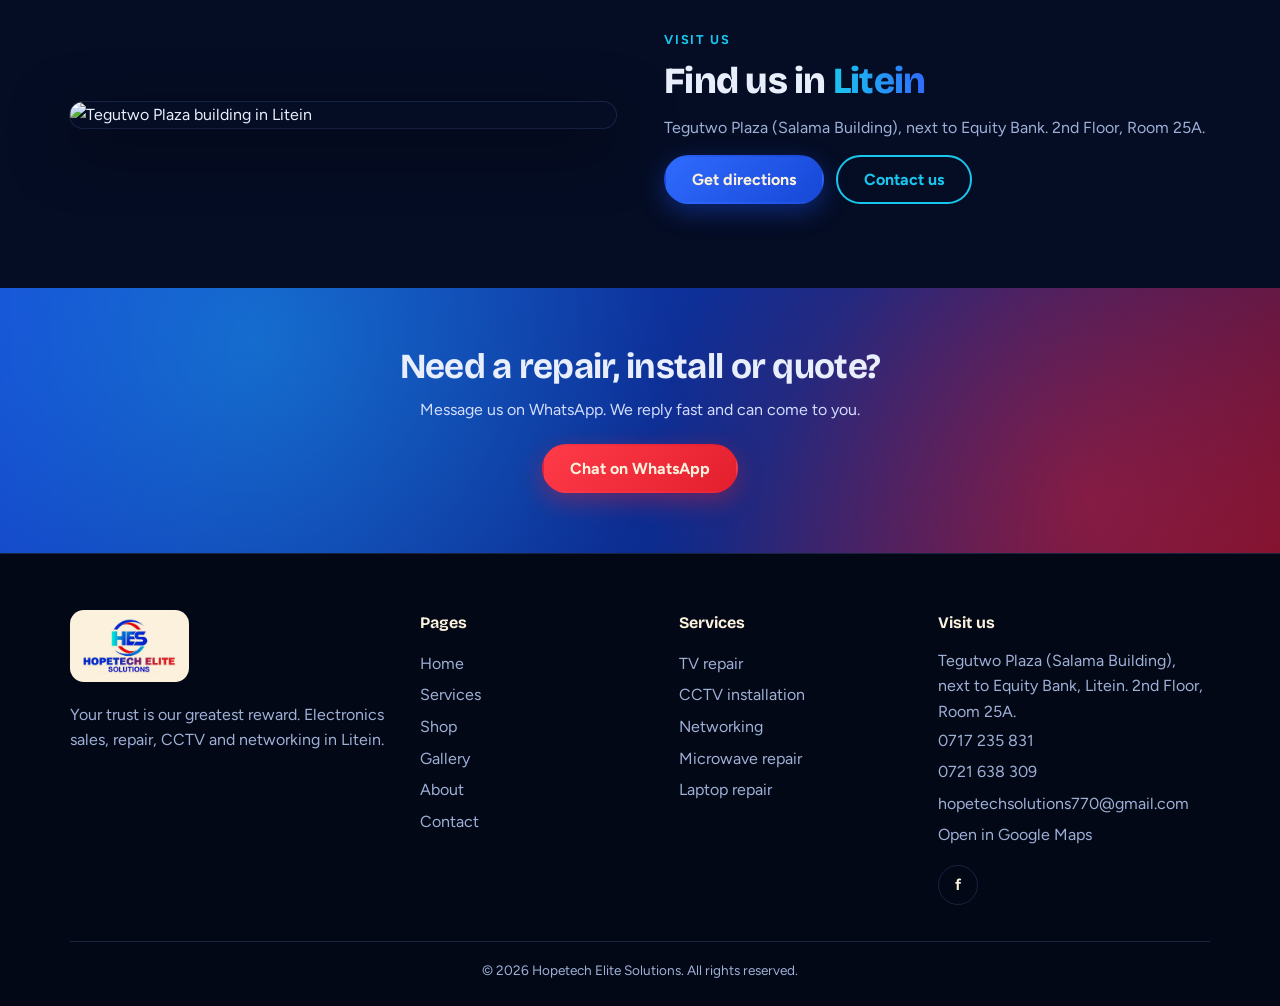
==== commit 0f5ff48c: "Add files via upload" ====
--- a/index.html
+++ b/index.html
@@ -1,12 +1,12 @@
 <!DOCTYPE html><html lang="en"><head><meta charset="UTF-8"><meta name="viewport" content="width=device-width,initial-scale=1">
 <title>TV Repair, CCTV, Networking and Electronics | Hopetech Elite Solutions, Litein</title><meta name="description" content="Hopetech Elite Solutions in Litein: TV repair, CCTV installation, networking, laptops and electronics. Order on WhatsApp.">
 <link rel="icon" href="img/favicon.png"><link rel="preconnect" href="https://fonts.googleapis.com"><link rel="preconnect" href="https://fonts.gstatic.com" crossorigin>
-<link href="https://fonts.googleapis.com/css2?family=Bricolage+Grotesque:wght@600;800&family=Figtree:wght@400;600;700&display=swap" rel="stylesheet"><link rel="stylesheet" href="style.css"></head>
+<link href="https://fonts.googleapis.com/css2?family=Bricolage+Grotesque:wght@600;800&family=Figtree:wght@400;600;700&display=swap" rel="stylesheet"><link rel="stylesheet" href="style.css?v=3"></head>
 <body data-page="home">
 
 <section class="hero"><img class="poster" src="img/hero-poster.jpg" alt="">
 <video autoplay muted loop playsinline preload="auto" poster="img/hero-poster.jpg"><source src="video/hero.mp4" type="video/mp4"></video>
-<div class="hero-in"><div class="logo-badge"><img src="img/logo.png" alt="Hopetech Elite Solutions logo"></div>
+<div class="hero-in">
 <h1>We repair it <span class="grad">all.</span><br>Fast, reliable, trusted.</h1>
 <p>TVs, microwaves, computers, CCTV and networking in the heart of Litein. We can even come to you.</p>
 <div class="cta"><a class="btn red" href="services.html">Our services</a><a class="btn ghost" href="shop.html">Shop products</a></div>
@@ -20,4 +20,4 @@
 
 <section class="sec"><div class="wrap split"><img src="img/plaza-front.jpg" alt="Tegutwo Plaza building in Litein"><div><span class="eyebrow">Visit us</span><h2>Find us in <span class="grad">Litein</span></h2><p>Tegutwo Plaza (Salama Building), next to Equity Bank. 2nd Floor, Room 25A.</p>
 <div class="cta" style="justify-content:flex-start"><a class="btn primary" href="https://maps.app.goo.gl/vrrsfFsbz8zgvP8w7?g_st=ac" target="_blank" rel="noopener">Get directions</a><a class="btn line" href="contact.html">Contact us</a></div></div></div></section>
-<script src="site.js"></script></body></html>+<script src="site.js?v=3"></script></body></html>
--- a/style.css
+++ b/style.css
@@ -1,4 +1,4 @@
-:root{--navy:#050d24;--navy2:#081a44;--blue:#1747d6;--blue2:#2f6bff;--cyan:#19c6ee;--red:#e31e2d;--ink:#e8eefc;--mut:#9fb0d6;--card:rgba(255,255,255,.05);--line:rgba(120,160,255,.18);--r:18px;--grad:linear-gradient(90deg,var(--cyan),var(--blue2) 50%,var(--red))}
+:root{--cream:#fbf1dc;--navy:#050d24;--navy2:#081a44;--blue:#1747d6;--blue2:#2f6bff;--cyan:#19c6ee;--red:#e31e2d;--ink:#e8eefc;--mut:#9fb0d6;--card:rgba(255,255,255,.05);--line:rgba(120,160,255,.18);--r:18px;--grad:linear-gradient(90deg,var(--cyan),var(--blue2) 50%,var(--red))}
 *{box-sizing:border-box;margin:0;padding:0}html{scroll-behavior:smooth}
 body{font-family:Figtree,system-ui,sans-serif;color:var(--ink);background:var(--navy);line-height:1.6;-webkit-font-smoothing:antialiased;overflow-x:hidden}
 body:before{content:"";position:fixed;inset:0;z-index:-1;background:radial-gradient(900px 500px at 85% -5%,rgba(23,71,214,.35),transparent 60%),radial-gradient(700px 500px at -5% 40%,rgba(25,198,238,.12),transparent 60%),radial-gradient(600px 400px at 100% 100%,rgba(227,30,45,.12),transparent 60%)}
@@ -13,30 +13,30 @@
 .top{background:#030816;color:var(--mut);font-size:.8rem;border-bottom:1px solid var(--line)}.top .wrap{display:flex;justify-content:space-between;gap:12px;padding:7px 20px;flex-wrap:wrap}.top a:hover{color:var(--cyan)}
 .nav{position:sticky;top:0;z-index:50;background:rgba(5,13,36,.72);backdrop-filter:blur(14px);border-bottom:1px solid var(--line);transition:.3s}.nav.sc{background:rgba(5,13,36,.94);box-shadow:0 8px 30px rgba(0,0,0,.4)}
 .nav .wrap{display:flex;align-items:center;gap:18px;height:68px}
-.brand{display:flex;align-items:center;gap:10px}.brand img{height:46px;width:auto;background:#fff;border-radius:10px;padding:2px 6px}.brand span{font:800 .98rem/1.05 'Bricolage Grotesque'}
-.menu{display:flex;gap:2px;margin-left:auto}.menu a{padding:8px 14px;border-radius:99px;font-weight:600;font-size:.93rem;color:#c9d6f5;transition:.2s}.menu a:hover{color:#fff;background:rgba(255,255,255,.08)}.menu a.on{background:var(--blue);color:#fff;box-shadow:0 0 18px rgba(47,107,255,.6)}
-.cartbtn{display:none;align-items:center;gap:8px;border:0;background:var(--red);color:#fff;font:700 .92rem Figtree;padding:10px 16px;border-radius:99px;cursor:pointer}.cartbtn.show{display:inline-flex;animation:pop .4s}.cartbtn b{background:#fff;color:var(--red);border-radius:99px;min-width:22px;padding:0 6px;text-align:center}
+.brand{display:flex;align-items:center;gap:10px}.brand img{height:46px;width:auto;background:var(--cream);border-radius:10px;padding:2px 6px}.brand span{font:800 .98rem/1.05 'Bricolage Grotesque'}
+.menu{display:flex;gap:2px;margin-left:auto}.menu a{padding:8px 14px;border-radius:99px;font-weight:600;font-size:.93rem;color:#c9d6f5;transition:.2s}.menu a:hover{color:var(--cream);background:rgba(255,255,255,.08)}.menu a.on{background:var(--blue);color:var(--cream);box-shadow:0 0 18px rgba(47,107,255,.6)}
+.cartbtn{display:none;align-items:center;gap:8px;border:0;background:var(--red);color:var(--cream);font:700 .92rem Figtree;padding:10px 16px;border-radius:99px;cursor:pointer}.cartbtn.show{display:inline-flex;animation:pop .4s}.cartbtn b{background:var(--cream);color:var(--red);border-radius:99px;min-width:22px;padding:0 6px;text-align:center}
 @keyframes pop{from{transform:scale(.6);opacity:0}to{transform:none;opacity:1}}
-.burger{display:none;margin-left:auto;background:none;color:#fff;border:1px solid var(--line);border-radius:10px;width:44px;height:44px;font-size:1.3rem;cursor:pointer}
+.burger{display:none;margin-left:auto;background:none;color:var(--cream);border:1px solid var(--line);border-radius:10px;width:44px;height:44px;font-size:1.3rem;cursor:pointer}
 /* buttons */
 .btn{position:relative;display:inline-flex;align-items:center;justify-content:center;gap:8px;padding:13px 26px;border-radius:99px;border:2px solid transparent;font:700 1rem Figtree;cursor:pointer;transition:.25s;overflow:hidden}
 .btn:hover{transform:translateY(-2px)}
-.btn.primary{background:linear-gradient(135deg,var(--blue2),var(--blue));color:#fff;box-shadow:0 8px 24px rgba(23,71,214,.45)}.btn.primary:hover{box-shadow:0 10px 32px rgba(47,107,255,.7)}
-.btn.red{background:linear-gradient(135deg,#ff3b4a,var(--red));color:#fff;box-shadow:0 8px 24px rgba(227,30,45,.4)}.btn.red:hover{box-shadow:0 10px 32px rgba(227,30,45,.7)}
-.btn.ghost{border-color:rgba(255,255,255,.55);color:#fff;background:rgba(255,255,255,.06);backdrop-filter:blur(6px)}.btn.ghost:hover{background:#fff;color:var(--navy)}
+.btn.primary{background:linear-gradient(135deg,var(--blue2),var(--blue));color:var(--cream);box-shadow:0 8px 24px rgba(23,71,214,.45)}.btn.primary:hover{box-shadow:0 10px 32px rgba(47,107,255,.7)}
+.btn.red{background:linear-gradient(135deg,#ff3b4a,var(--red));color:var(--cream);box-shadow:0 8px 24px rgba(227,30,45,.4)}.btn.red:hover{box-shadow:0 10px 32px rgba(227,30,45,.7)}
+.btn.ghost{border-color:rgba(255,255,255,.55);color:var(--cream);background:rgba(255,255,255,.06);backdrop-filter:blur(6px)}.btn.ghost:hover{background:var(--cream);color:var(--navy)}
 .btn.line{border-color:var(--cyan);color:var(--cyan)}.btn.line:hover{background:var(--cyan);color:var(--navy)}
-.btn.wa{background:#1fa855;color:#fff;width:100%}.btn.wa:hover{background:#178a45}
+.btn.wa{background:#1fa855;color:var(--cream);width:100%}.btn.wa:hover{background:#178a45}
 .btn.red:after,.btn.primary:after{content:"";position:absolute;top:0;left:-80%;width:50%;height:100%;background:linear-gradient(100deg,transparent,rgba(255,255,255,.35),transparent);transform:skewX(-20deg);animation:sweep 3.5s infinite}
 @keyframes sweep{0%,60%{left:-80%}100%{left:140%}}
 /* hero */
-.hero{position:relative;min-height:calc(100svh - 106px);display:grid;place-items:center;text-align:center;overflow:hidden;background:#000}
+.hero{position:relative;min-height:clamp(200px,26svh,300px);display:grid;place-items:center;text-align:center;overflow:hidden;background:#000}
 .hero video,.hero .poster{position:absolute;inset:0;width:100%;height:100%;object-fit:cover}
 .hero:before{content:"";position:absolute;inset:0;z-index:1;background:linear-gradient(180deg,rgba(5,13,36,.55),rgba(5,13,36,.75) 70%,var(--navy)),radial-gradient(circle at 50% 40%,rgba(23,71,214,.25),transparent 60%)}
-.hero-in{position:relative;z-index:2;padding:40px 20px 70px;max-width:820px}
-.logo-badge{width:min(300px,68vw);margin:0 auto 26px;background:#fff;border-radius:26px;padding:12px 18px;box-shadow:0 0 0 4px rgba(25,198,238,.25),0 0 60px rgba(47,107,255,.6);animation:pop .8s,float 5s ease-in-out infinite 1s}
+.hero-in{position:relative;z-index:2;padding:26px 20px 30px;max-width:820px}
+.logo-badge{width:min(300px,68vw);margin:0 auto 26px;background:var(--cream);border-radius:26px;padding:12px 18px;box-shadow:0 0 0 4px rgba(25,198,238,.25),0 0 60px rgba(47,107,255,.6);animation:pop .8s,float 5s ease-in-out infinite 1s}
 @keyframes float{50%{transform:translateY(-10px)}}
-.hero h1{font-size:clamp(2.1rem,6vw,4rem);font-weight:800;text-shadow:0 4px 30px rgba(0,0,0,.6)}
-.hero p{font-size:clamp(1rem,2vw,1.2rem);margin:16px auto 26px;max-width:600px;color:#d8e3ff}
+.hero h1{font-size:clamp(1.5rem,4.6vw,2.8rem);font-weight:800;text-shadow:0 4px 30px rgba(0,0,0,.6)}
+.hero p{font-size:clamp(.9rem,1.6vw,1.05rem);margin:10px auto 16px;max-width:600px;color:#d8e3ff}
 .cta{display:flex;gap:12px;justify-content:center;flex-wrap:wrap}
 .chipline{display:flex;gap:10px;justify-content:center;flex-wrap:wrap;margin-top:30px}.chipline span{border:1px solid var(--line);background:rgba(5,13,36,.55);backdrop-filter:blur(8px);padding:7px 16px;border-radius:99px;font-size:.88rem;font-weight:600;color:#cfe0ff}
 .scroll{position:absolute;bottom:18px;left:50%;z-index:2;width:26px;height:42px;border:2px solid rgba(255,255,255,.6);border-radius:20px;transform:translateX(-50%)}.scroll:after{content:"";position:absolute;top:8px;left:50%;width:4px;height:8px;margin-left:-2px;border-radius:4px;background:var(--cyan);animation:wheel 1.6s infinite}
@@ -49,7 +49,7 @@
 .pagehead{position:relative;background:linear-gradient(135deg,rgba(8,26,68,.9),rgba(16,51,143,.6));padding:64px 0 56px;border-bottom:1px solid var(--line);overflow:hidden}
 .pagehead:after{content:"";position:absolute;right:-80px;top:-80px;width:320px;height:320px;border-radius:50%;border:40px solid rgba(25,198,238,.12);border-right-color:rgba(227,30,45,.2)}
 .pagehead h1{font-size:clamp(2rem,5vw,3.2rem);font-weight:800}.pagehead p{color:#c0cff2;max-width:620px;margin-top:12px}
-.crumb{font-size:.88rem;color:var(--mut);margin-bottom:10px}.crumb a:hover{color:#fff}
+.crumb{font-size:.88rem;color:var(--mut);margin-bottom:10px}.crumb a:hover{color:var(--cream)}
 .grid{display:grid;gap:22px}.g3{grid-template-columns:repeat(auto-fill,minmax(270px,1fr))}.g4{grid-template-columns:repeat(auto-fill,minmax(230px,1fr))}
 .card{background:var(--card);border:1px solid var(--line);border-radius:var(--r);overflow:hidden;backdrop-filter:blur(8px);transition:.3s}
 .card:hover{transform:translateY(-6px);border-color:rgba(25,198,238,.6);box-shadow:0 18px 50px rgba(0,0,0,.45),0 0 30px rgba(47,107,255,.25)}
@@ -62,12 +62,12 @@
 .split{display:grid;grid-template-columns:1fr 1fr;gap:48px;align-items:center}
 .split img{border-radius:22px;width:100%;box-shadow:0 18px 60px rgba(0,0,0,.5),0 0 0 1px var(--line)}
 .split h2{font-size:clamp(1.6rem,3.2vw,2.3rem);margin-bottom:14px;font-weight:800}.split p{color:var(--mut);margin-bottom:14px}
-.ticks{list-style:none;margin:16px 0 22px}.ticks li{padding:6px 0 6px 30px;position:relative}.ticks li:before{content:"✓";position:absolute;left:0;color:#fff;background:linear-gradient(135deg,var(--cyan),var(--blue));border-radius:50%;width:21px;height:21px;font-size:.75rem;display:grid;place-items:center;top:10px}
+.ticks{list-style:none;margin:16px 0 22px}.ticks li{padding:6px 0 6px 30px;position:relative}.ticks li:before{content:"✓";position:absolute;left:0;color:var(--cream);background:linear-gradient(135deg,var(--cyan),var(--blue));border-radius:50%;width:21px;height:21px;font-size:.75rem;display:grid;place-items:center;top:10px}
 .ticks.cols{display:grid;grid-template-columns:1fr 1fr;gap:0 18px}
 /* shop */
 .tools{display:flex;gap:12px;flex-wrap:wrap;margin-bottom:26px;align-items:center}
-.tools input{flex:1;min-width:200px;padding:13px 18px;border:1px solid var(--line);border-radius:99px;font:1rem Figtree;background:rgba(255,255,255,.06);color:#fff}.tools input::placeholder{color:var(--mut)}
-.chips{display:flex;gap:8px;flex-wrap:wrap}.chips button{border:1px solid var(--line);background:rgba(255,255,255,.05);color:#cfe0ff;padding:9px 16px;border-radius:99px;font:600 .9rem Figtree;cursor:pointer;transition:.2s}.chips button:hover{border-color:var(--cyan)}.chips button.on{background:var(--blue);color:#fff;border-color:var(--blue2);box-shadow:0 0 16px rgba(47,107,255,.6)}
+.tools input{flex:1;min-width:200px;padding:13px 18px;border:1px solid var(--line);border-radius:99px;font:1rem Figtree;background:rgba(255,255,255,.06);color:var(--cream)}.tools input::placeholder{color:var(--mut)}
+.chips{display:flex;gap:8px;flex-wrap:wrap}.chips button{border:1px solid var(--line);background:rgba(255,255,255,.05);color:#cfe0ff;padding:9px 16px;border-radius:99px;font:600 .9rem Figtree;cursor:pointer;transition:.2s}.chips button:hover{border-color:var(--cyan)}.chips button.on{background:var(--blue);color:var(--cream);border-color:var(--blue2);box-shadow:0 0 16px rgba(47,107,255,.6)}
 .prod .im{aspect-ratio:1/1;background:#0b1636 center/cover no-repeat;transition:.5s}.prod:hover .im{transform:scale(1.06)}.prod{overflow:hidden}.prod .imw{overflow:hidden}
 .prod .bd{padding:16px 18px 18px;position:relative;background:rgba(5,13,36,.6)}.prod .cat{font-size:.78rem;color:var(--cyan);font-weight:700}.prod h3{font-size:1.05rem;margin:4px 0 6px;font-family:Figtree;letter-spacing:0;font-weight:700;line-height:1.3}
 .prod .pr{color:var(--mut);font-size:.92rem;margin-bottom:12px}.prod .btn{width:100%;padding:11px}
@@ -77,27 +77,27 @@
 .lb{position:fixed;inset:0;background:rgba(2,6,18,.94);z-index:200;display:none;place-items:center;padding:20px}.lb.on{display:grid}.lb img{max-height:90vh;border-radius:10px}
 /* contact */
 .cgrid{display:grid;grid-template-columns:1fr 1fr;gap:28px}.box{background:var(--card);border:1px solid var(--line);border-radius:var(--r);padding:30px;backdrop-filter:blur(8px)}
-.box h3{margin-bottom:14px;font-size:1.3rem}.box p{margin-bottom:12px;color:var(--mut)}.box p b{color:#fff}.box a{color:var(--cyan);font-weight:600}
+.box h3{margin-bottom:14px;font-size:1.3rem}.box p{margin-bottom:12px;color:var(--mut)}.box p b{color:var(--cream)}.box a{color:var(--cyan);font-weight:600}
 .field{display:block;margin-bottom:14px}.field span{display:block;font-weight:600;font-size:.9rem;margin-bottom:6px}
-.field input,.field textarea{width:100%;padding:13px 15px;border:1px solid var(--line);border-radius:12px;font:1rem Figtree;background:rgba(255,255,255,.06);color:#fff}
+.field input,.field textarea{width:100%;padding:13px 15px;border:1px solid var(--line);border-radius:12px;font:1rem Figtree;background:rgba(255,255,255,.06);color:var(--cream)}
 .map{width:100%;height:340px;border:0;border-radius:var(--r);margin-top:22px;filter:invert(.92) hue-rotate(185deg) saturate(.8)}
 /* cta strip + footer */
 .strip{position:relative;background:linear-gradient(120deg,var(--blue),#0b2a8a 60%,#6b1030);padding:60px 0;text-align:center;overflow:hidden}
 .strip:before{content:"";position:absolute;inset:0;background:radial-gradient(circle at 20% 20%,rgba(25,198,238,.35),transparent 40%),radial-gradient(circle at 85% 80%,rgba(227,30,45,.4),transparent 40%)}
 .strip .wrap{position:relative}.strip h2{font-size:clamp(1.5rem,3vw,2.2rem);margin-bottom:10px}.strip p{color:#d3deff;margin-bottom:22px}
 footer{background:#030816;color:var(--mut);padding:56px 0 24px;border-top:1px solid var(--line)}
-.fg{display:grid;grid-template-columns:1.4fr 1fr 1fr 1.2fr;gap:32px}.fg h4{color:#fff;margin-bottom:12px;font-family:'Bricolage Grotesque'}.fg a{display:block;padding:3px 0}.fg a:hover{color:var(--cyan)}
-.fg .lg{background:#fff;border-radius:14px;padding:8px 12px;display:inline-block;margin-bottom:12px}.fg .lg img{height:56px}
-.soc{display:flex;gap:10px;margin-top:14px}.soc a{width:40px;height:40px;border-radius:50%;border:1px solid var(--line);display:grid;place-items:center;padding:0;font-weight:700;color:#fff;transition:.25s}.soc a:hover{background:var(--blue);transform:translateY(-3px);box-shadow:0 0 18px rgba(47,107,255,.7)}
+.fg{display:grid;grid-template-columns:1.4fr 1fr 1fr 1.2fr;gap:32px}.fg h4{color:var(--cream);margin-bottom:12px;font-family:'Bricolage Grotesque'}.fg a{display:block;padding:3px 0}.fg a:hover{color:var(--cyan)}
+.fg .lg{background:var(--cream);border-radius:14px;padding:8px 12px;display:inline-block;margin-bottom:12px}.fg .lg img{height:56px}
+.soc{display:flex;gap:10px;margin-top:14px}.soc a{width:40px;height:40px;border-radius:50%;border:1px solid var(--line);display:grid;place-items:center;padding:0;font-weight:700;color:var(--cream);transition:.25s}.soc a:hover{background:var(--blue);transform:translateY(-3px);box-shadow:0 0 18px rgba(47,107,255,.7)}
 .copy{border-top:1px solid var(--line);margin-top:36px;padding-top:18px;font-size:.85rem;text-align:center}
 /* cart */
 .scrim{position:fixed;inset:0;background:rgba(2,6,18,.65);opacity:0;pointer-events:none;transition:.25s;z-index:90}.scrim.on{opacity:1;pointer-events:auto}
 .drawer{position:fixed;top:0;right:0;height:100%;width:min(420px,100%);background:#0a1530;z-index:100;transform:translateX(105%);transition:transform .3s;display:flex;flex-direction:column;box-shadow:-10px 0 40px rgba(0,0,0,.5);border-left:1px solid var(--line)}.drawer.on{transform:none}
-.dh{display:flex;justify-content:space-between;align-items:center;padding:18px 20px;border-bottom:1px solid var(--line)}.dh h3{font-size:1.3rem}.dh button{border:0;background:rgba(255,255,255,.1);color:#fff;width:38px;height:38px;border-radius:50%;font-size:1.1rem;cursor:pointer}
+.dh{display:flex;justify-content:space-between;align-items:center;padding:18px 20px;border-bottom:1px solid var(--line)}.dh h3{font-size:1.3rem}.dh button{border:0;background:rgba(255,255,255,.1);color:var(--cream);width:38px;height:38px;border-radius:50%;font-size:1.1rem;cursor:pointer}
 .items{flex:1;overflow:auto;padding:12px 20px}.it{display:flex;gap:12px;align-items:center;padding:12px 0;border-bottom:1px solid var(--line)}.it .th{width:56px;height:56px;border-radius:10px;background:#0b1636 center/cover;flex:none}.it .nm{flex:1;font-weight:600;font-size:.94rem;line-height:1.3}.it .rm{background:none;border:0;color:var(--red);cursor:pointer;font-weight:600}
-.qty{display:flex;align-items:center;gap:6px;margin-top:6px}.qty button{width:26px;height:26px;border-radius:50%;border:1px solid var(--line);background:rgba(255,255,255,.08);color:#fff;font-weight:700;cursor:pointer}
-.df{padding:16px 20px;border-top:1px solid var(--line);display:grid;gap:10px}.df input{padding:12px 14px;border:1px solid var(--line);border-radius:12px;font:1rem Figtree;background:rgba(255,255,255,.06);color:#fff}.df input.bad{border-color:var(--red)}.df .err{color:#ff6b77;font-size:.85rem;min-height:1em}.df .clr{background:none;border:0;color:var(--mut);cursor:pointer}
-#toast{position:fixed;left:50%;bottom:90px;transform:translate(-50%,30px);background:var(--blue);color:#fff;padding:10px 20px;border-radius:99px;opacity:0;pointer-events:none;transition:.3s;z-index:150;font-weight:600}#toast.on{opacity:1;transform:translate(-50%,0)}
+.qty{display:flex;align-items:center;gap:6px;margin-top:6px}.qty button{width:26px;height:26px;border-radius:50%;border:1px solid var(--line);background:rgba(255,255,255,.08);color:var(--cream);font-weight:700;cursor:pointer}
+.df{padding:16px 20px;border-top:1px solid var(--line);display:grid;gap:10px}.df input{padding:12px 14px;border:1px solid var(--line);border-radius:12px;font:1rem Figtree;background:rgba(255,255,255,.06);color:var(--cream)}.df input.bad{border-color:var(--red)}.df .err{color:#ff6b77;font-size:.85rem;min-height:1em}.df .clr{background:none;border:0;color:var(--mut);cursor:pointer}
+#toast{position:fixed;left:50%;bottom:90px;transform:translate(-50%,30px);background:var(--blue);color:var(--cream);padding:10px 20px;border-radius:99px;opacity:0;pointer-events:none;transition:.3s;z-index:150;font-weight:600}#toast.on{opacity:1;transform:translate(-50%,0)}
 .wa-float{position:fixed;right:18px;bottom:18px;width:58px;height:58px;border-radius:50%;background:#1fa855;display:grid;place-items:center;z-index:80;box-shadow:0 8px 24px rgba(0,0,0,.45);animation:ring 2.4s infinite}.wa-float svg{width:32px;height:32px}
 @keyframes ring{0%{box-shadow:0 0 0 0 rgba(31,168,85,.7)}70%,100%{box-shadow:0 0 0 20px rgba(31,168,85,0)}}
 /* reveal */
@@ -106,3 +106,6 @@
 .menu{display:none;position:absolute;top:68px;left:0;right:0;flex-direction:column;background:rgba(5,13,36,.98);padding:12px 20px 18px;border-bottom:1px solid var(--line);margin:0}.menu.on{display:flex}.sec{padding:60px 0}.ticks.cols{grid-template-columns:1fr}}
 @media(max-width:520px){.fg{grid-template-columns:1fr}.brand span{font-size:.88rem}}
 @media(prefers-reduced-motion:reduce){*{animation:none!important;transition:none!important}.rv{opacity:1;transform:none}}
+
+@media(max-width:600px){.hero p{display:none}.hero h1{margin-bottom:14px}.hero .btn{padding:10px 20px;font-size:.92rem}}
+.scroll{display:none}.chipline{margin-top:16px}@media(max-width:700px){.chipline{display:none}}
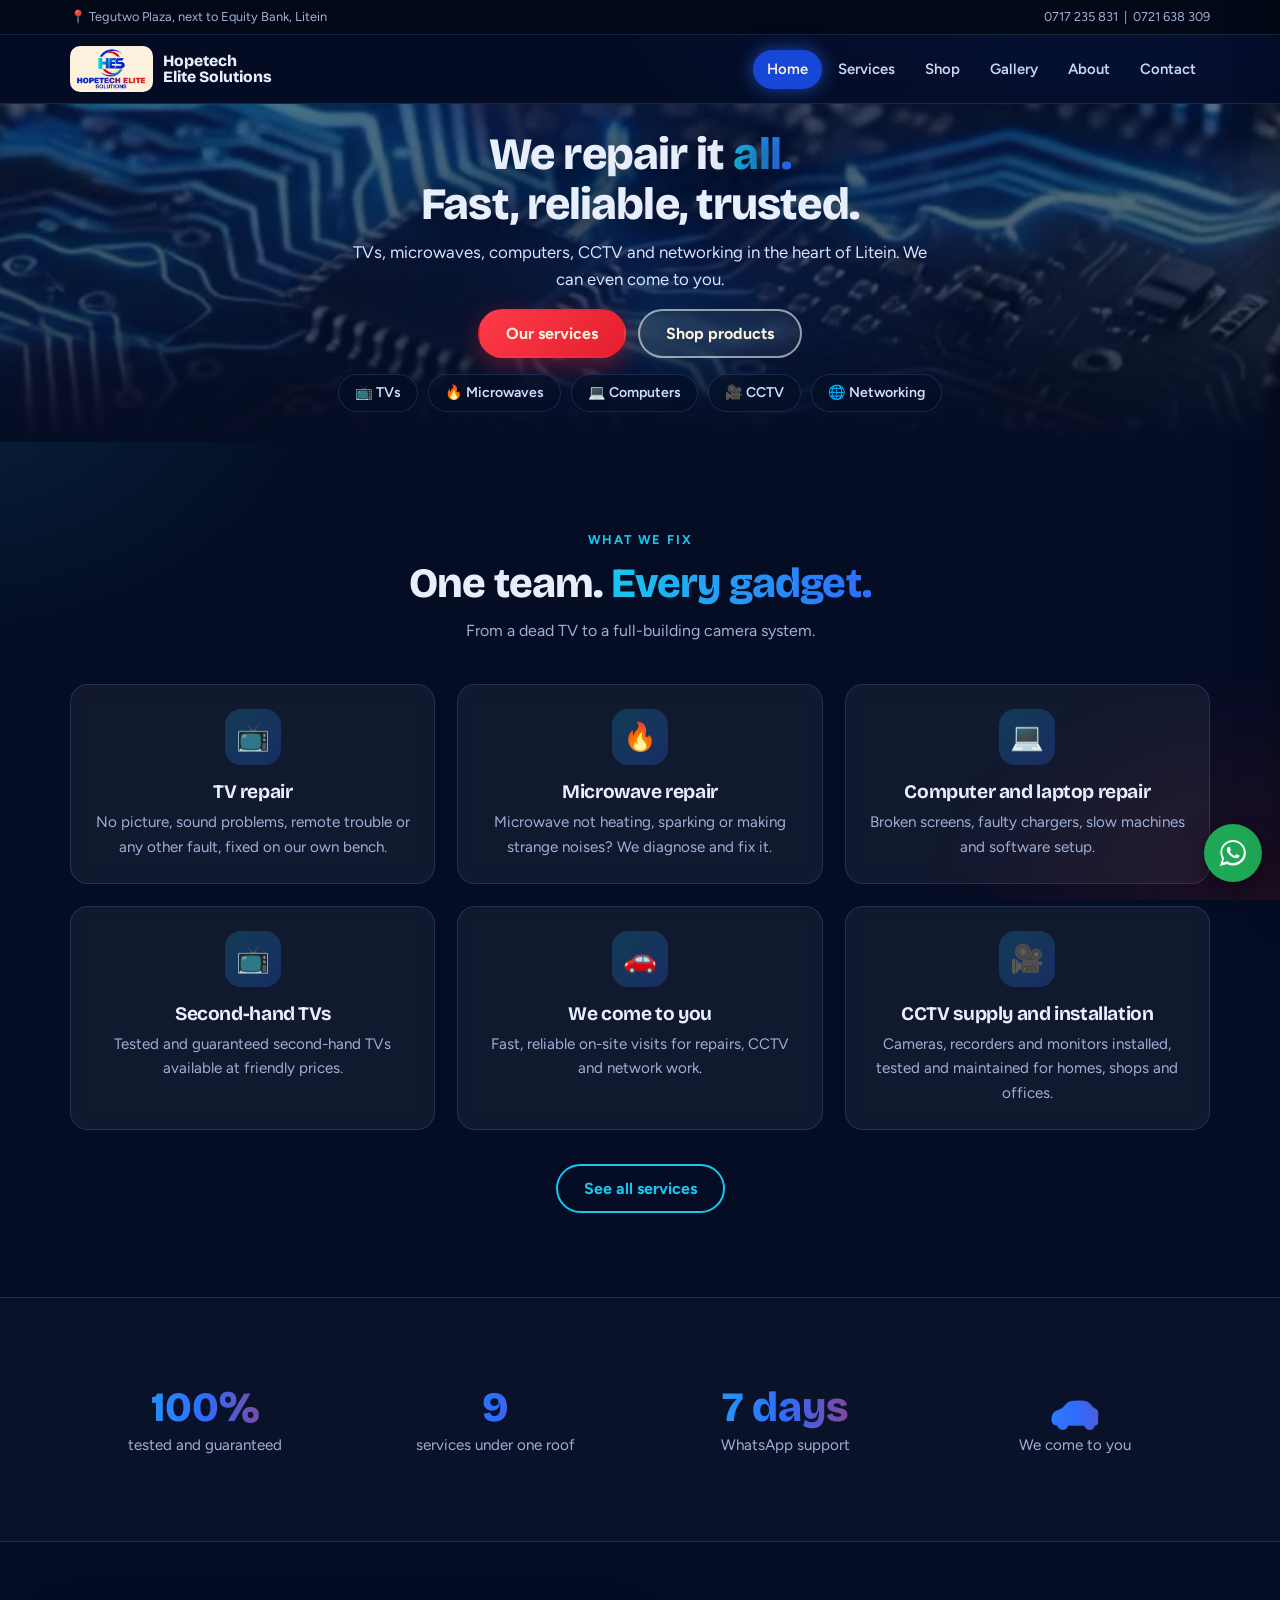
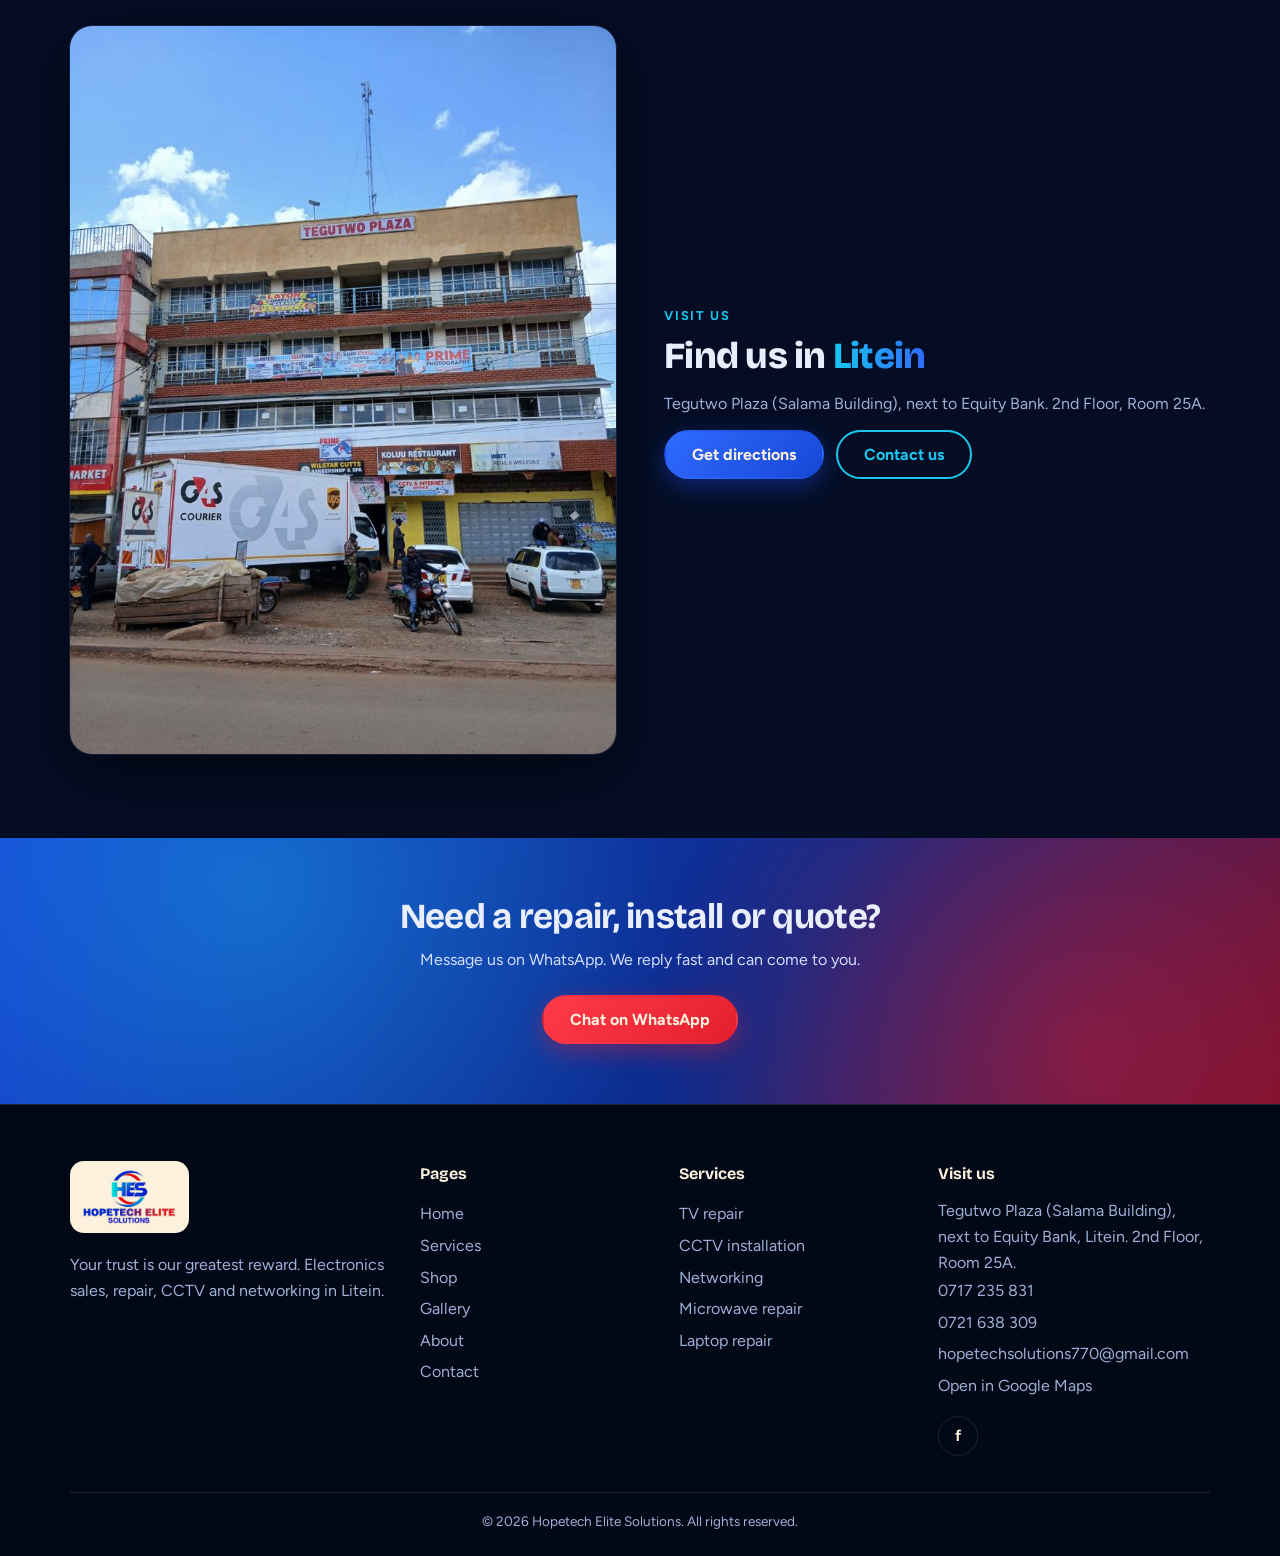
==== commit 2657b988: "Add files via upload" ====
--- a/index.html
+++ b/index.html
@@ -1,7 +1,7 @@
 <!DOCTYPE html><html lang="en"><head><meta charset="UTF-8"><meta name="viewport" content="width=device-width,initial-scale=1">
 <title>TV Repair, CCTV, Networking and Electronics | Hopetech Elite Solutions, Litein</title><meta name="description" content="Hopetech Elite Solutions in Litein: TV repair, CCTV installation, networking, laptops and electronics. Order on WhatsApp.">
 <link rel="icon" href="img/favicon.png"><link rel="preconnect" href="https://fonts.googleapis.com"><link rel="preconnect" href="https://fonts.gstatic.com" crossorigin>
-<link href="https://fonts.googleapis.com/css2?family=Bricolage+Grotesque:wght@600;800&family=Figtree:wght@400;600;700&display=swap" rel="stylesheet"><link rel="stylesheet" href="style.css?v=3"></head>
+<link href="https://fonts.googleapis.com/css2?family=Bricolage+Grotesque:wght@600;800&family=Figtree:wght@400;600;700&display=swap" rel="stylesheet"><link rel="stylesheet" href="style.css?v=4"></head>
 <body data-page="home">
 
 <section class="hero"><img class="poster" src="img/hero-poster.jpg" alt="">
@@ -20,4 +20,4 @@
 
 <section class="sec"><div class="wrap split"><img src="img/plaza-front.jpg" alt="Tegutwo Plaza building in Litein"><div><span class="eyebrow">Visit us</span><h2>Find us in <span class="grad">Litein</span></h2><p>Tegutwo Plaza (Salama Building), next to Equity Bank. 2nd Floor, Room 25A.</p>
 <div class="cta" style="justify-content:flex-start"><a class="btn primary" href="https://maps.app.goo.gl/vrrsfFsbz8zgvP8w7?g_st=ac" target="_blank" rel="noopener">Get directions</a><a class="btn line" href="contact.html">Contact us</a></div></div></div></section>
-<script src="site.js?v=3"></script></body></html>+<script src="site.js?v=4"></script></body></html>
--- a/style.css
+++ b/style.css
@@ -109,3 +109,13 @@
 
 @media(max-width:600px){.hero p{display:none}.hero h1{margin-bottom:14px}.hero .btn{padding:10px 20px;font-size:.92rem}}
 .scroll{display:none}.chipline{margin-top:16px}@media(max-width:700px){.chipline{display:none}}
+
+/* compact shop grid */
+#prodGrid{grid-template-columns:repeat(auto-fill,minmax(170px,1fr));gap:14px}
+#prodGrid .prod .im{aspect-ratio:1/1}
+#prodGrid .prod .bd{padding:10px 12px 12px}
+#prodGrid .prod .cat{font-size:.7rem}
+#prodGrid .prod h3{font-size:.86rem;margin:2px 0 4px;line-height:1.25;min-height:2.5em}
+#prodGrid .prod .pr{font-size:.76rem;margin-bottom:8px}
+#prodGrid .prod .btn{padding:8px;font-size:.84rem}
+@media(max-width:600px){#prodGrid{grid-template-columns:repeat(2,1fr);gap:10px}#prodGrid .prod h3{font-size:.8rem}}
